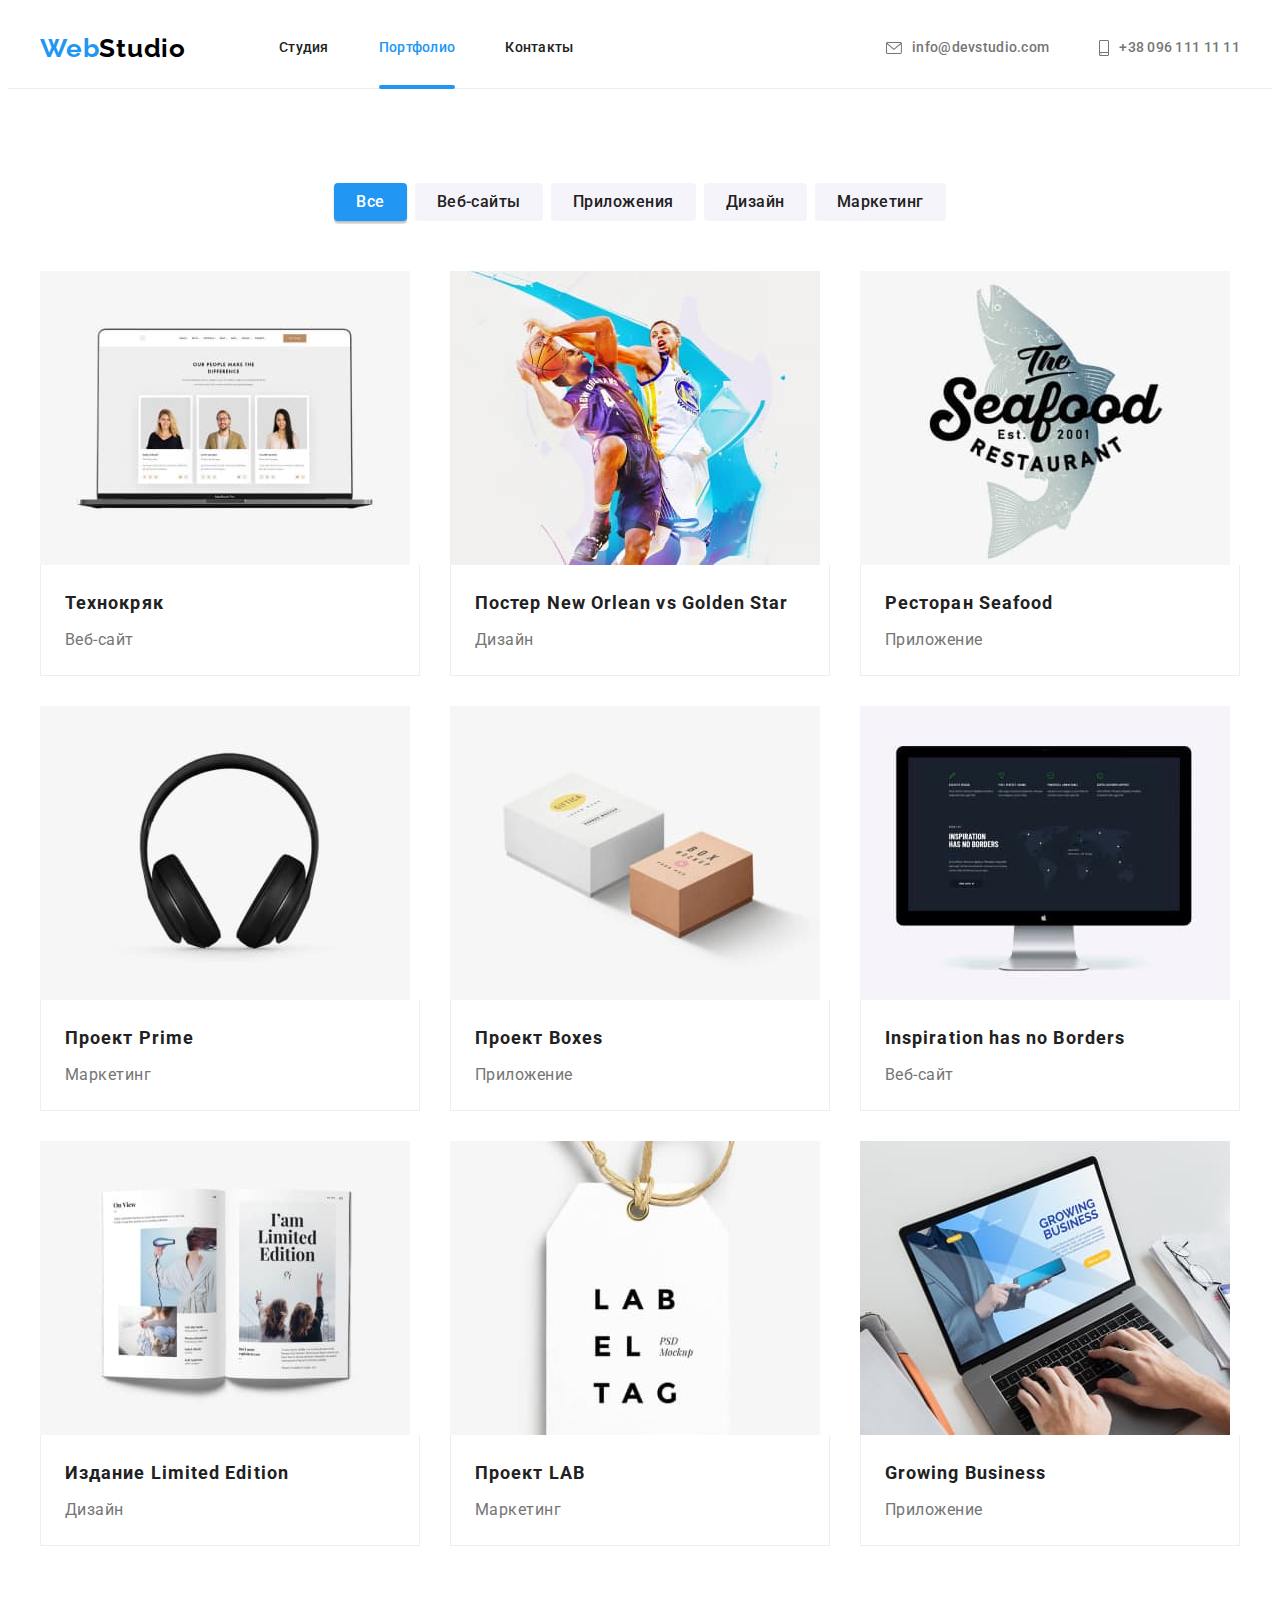
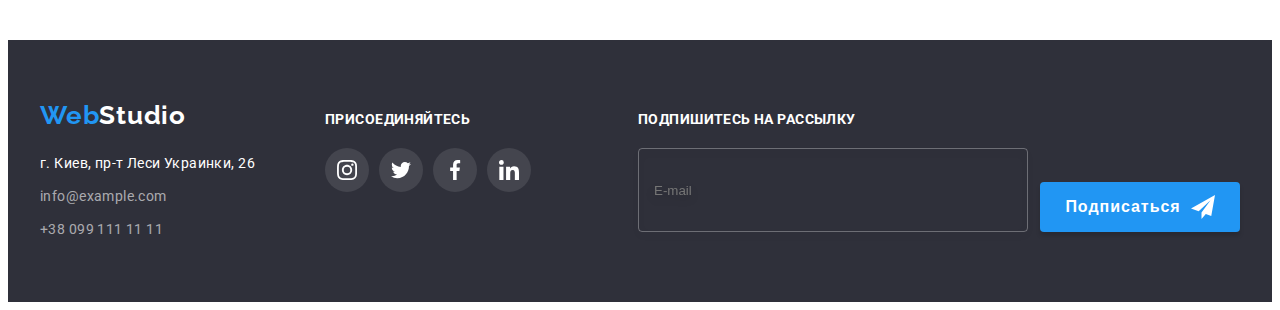
==== portfolio.html @ 22c44c2d "Initial commit" ====
<!DOCTYPE html>
<html lang="ru">
  <head>
    <meta charset="UTF-8" />
    <meta http-equiv="X-UA-Compatible" content="IE=edge" />
    <meta name="viewport" content="width=device-width, initial-scale=1.0" />
    <title>Портфолио</title>
    <link rel="preconnect" href="https://fonts.googleapis.com" />
    <link rel="preconnect" href="https://fonts.gstatic.com" crossorigin />
    <link
      href="https://fonts.googleapis.com/css2?family=Raleway:wght@700&family=Roboto:wght@400;500;700;900&display=swap"
      rel="stylesheet"
    />
    <link
      rel="stylesheet"
      href="https://cdnjs.cloudflare.com/ajax/libs/modern-normalize/1.1.0/modern-normalize.min.css"
      integrity="sha512-wpPYUAdjBVSE4KJnH1VR1HeZfpl1ub8YT/NKx4PuQ5NmX2tKuGu6U/JRp5y+Y8XG2tV+wKQpNHVUX03MfMFn9Q=="
      crossorigin="anonymous"
      referrerpolicy="no-referrer"
    />
    <link rel="stylesheet" href="./css/styles.css" />
  </head>
  <body class="page">
    <header class="header">
      <div class="container header-cotainer">
        <a class="header-logo link" href="./"><span class="logo-prefix">Web</span>Studio</a>
        <nav>
          <ul class="site-nav list">
            <li class="site-nav-item"><a href="./" class="link">Студия</a></li>
            <li class="site-nav-item">
              <a href="./portfolio.html" class="current link">Портфолио</a>
            </li>
            <li class="site-nav-item"><a href="" class="link">Контакты</a></li>
          </ul>
        </nav>
        <ul class="header-contacts list">
          <li class="header-contacts-item">
            <a href="mailto:info@devstudio.com" class="header-contacts-link link">
              <svg width="16" height="12" class="header-contacts-icon">
                <use href="./images/icons.svg#icon-envelope"></use>
              </svg>
              info@devstudio.com
            </a>
          </li>
          <li class="header-contacts-item">
            <a href="tel:+380961111111" class="header-contacts-link link">
              <svg width="10" height="16" class="header-contacts-icon">
                <use href="./images/icons.svg#icon-smartphone"></use>
              </svg>
              +38 096 111 11 11
            </a>
          </li>
        </ul>
      </div>
    </header>
    <main>
      <section class="section portfolio">
        <div class="container portfolio">
          <h1 class="visually-hidden">Портфолио</h1>
          <ul class="portfolio-filter-button list">
            <li class="filter-item">
              <button type="button" class="filter-button current">Все</button>
            </li>
            <li class="filter-item">
              <button type="button" class="filter-button">Веб-сайты</button>
            </li>
            <li class="filter-item">
              <button type="button" class="filter-button">Приложения</button>
            </li>
            <li class="filter-item">
              <button type="button" class="filter-button">Дизайн</button>
            </li>
            <li class="filter-item">
              <button type="button" class="filter-button">Маркетинг</button>
            </li>
          </ul>
          <ul class="portfolio-list card-set list">
            <li class="portfolio-item card-set-item">
              <a class="portfolio-item-link link" href="#">
                <div class="portfolio-item-link-group">
                  <img
                    src="./images/portfolio/tehnokryak.jpg"
                    alt="Сайт технокряк"
                    width="370"
                    height="294"
                  />
                  <p class="portfolio-item-link-overlay">
                    Ресурс предлагает комплексные предложения с разным уровнем функционала и
                    сервисов. Все это позволит посетителю получить исчерпывающие сведения о компании
                    или частном лице.
                  </p>
                </div>
                <div class="portfolio-wrapper">
                  <h2 class="portfolio-item-title">Технокряк</h2>
                  <p class="portfolio-item-group">Веб-сайт</p>
                </div>
              </a>
            </li>
            <li class="portfolio-item card-set-item">
              <a class="portfolio-item-link link" href="#">
                <div class="portfolio-item-link-group">
                  <img
                    src="./images/portfolio/poster-new-orlean.jpg"
                    alt="Постер New Orlean"
                    width="370"
                    height="294"
                  />
                  <p class="portfolio-item-link-overlay">
                    Ресурс предлагает комплексные предложения с разным уровнем функционала и
                    сервисов. Все это позволит посетителю получить исчерпывающие сведения о компании
                    или частном лице.
                  </p>
                </div>
                <div class="portfolio-wrapper">
                  <h2 class="portfolio-item-title">Постер New Orlean vs Golden Star</h2>
                  <p class="portfolio-item-group">Дизайн</p>
                </div>
              </a>
            </li>
            <li class="portfolio-item card-set-item">
              <a class="portfolio-item-link link" href="#">
                <div class="portfolio-item-link-group">
                  <img
                    src="./images/portfolio/restraunt-seafood.jpg"
                    alt="Ресторан Seafood"
                    width="370"
                    height="294"
                  />
                  <p class="portfolio-item-link-overlay">
                    Ресурс предлагает комплексные предложения с разным уровнем функционала и
                    сервисов. Все это позволит посетителю получить исчерпывающие сведения о компании
                    или частном лице.
                  </p>
                </div>
                <div class="portfolio-wrapper">
                  <h2 class="portfolio-item-title">Ресторан Seafood</h2>
                  <p class="portfolio-item-group">Приложение</p>
                </div>
              </a>
            </li>
            <li class="portfolio-item card-set-item">
              <a class="portfolio-item-link link" href="#">
                <div class="portfolio-item-link-group">
                  <img
                    src="./images/portfolio/project-prime.jpg"
                    alt="Проект Prime"
                    width="370"
                    height="294"
                  />
                  <p class="portfolio-item-link-overlay">
                    Ресурс предлагает комплексные предложения с разным уровнем функционала и
                    сервисов. Все это позволит посетителю получить исчерпывающие сведения о компании
                    или частном лице.
                  </p>
                </div>
                <div class="portfolio-wrapper">
                  <h2 class="portfolio-item-title">Проект Prime</h2>
                  <p class="portfolio-item-group">Маркетинг</p>
                </div>
              </a>
            </li>
            <li class="portfolio-item card-set-item">
              <a class="portfolio-item-link link" href="#">
                <div class="portfolio-item-link-group">
                  <img
                    src="./images/portfolio/project-boxes.jpg"
                    alt="Проект Boxes"
                    width="370"
                    height="294"
                  />
                  <p class="portfolio-item-link-overlay">
                    Ресурс предлагает комплексные предложения с разным уровнем функционала и
                    сервисов. Все это позволит посетителю получить исчерпывающие сведения о компании
                    или частном лице.
                  </p>
                </div>
                <div class="portfolio-wrapper">
                  <h2 class="portfolio-item-title">Проект Boxes</h2>
                  <p class="portfolio-item-group">Приложение</p>
                </div>
              </a>
            </li>
            <li class="portfolio-item card-set-item">
              <a class="portfolio-item-link link" href="#">
                <div class="portfolio-item-link-group">
                  <img
                    src="./images/portfolio/inspiration-has-borders.jpg"
                    alt="Inspiration has no Borders"
                    width="370"
                    height="294"
                  />
                  <p class="portfolio-item-link-overlay">
                    Ресурс предлагает комплексные предложения с разным уровнем функционала и
                    сервисов. Все это позволит посетителю получить исчерпывающие сведения о компании
                    или частном лице.
                  </p>
                </div>
                <div class="portfolio-wrapper">
                  <h2 class="portfolio-item-title">Inspiration has no Borders</h2>
                  <p class="portfolio-item-group">Веб-сайт</p>
                </div>
              </a>
            </li>
            <li class="portfolio-item card-set-item">
              <a class="portfolio-item-link link" href="#">
                <div class="portfolio-item-link-group">
                  <img
                    src="./images/portfolio/limited-edition.jpg"
                    alt="Издание Limited Edition"
                    width="370"
                    height="294"
                  />
                  <p class="portfolio-item-link-overlay">
                    Ресурс предлагает комплексные предложения с разным уровнем функционала и
                    сервисов. Все это позволит посетителю получить исчерпывающие сведения о компании
                    или частном лице.
                  </p>
                </div>
                <div class="portfolio-wrapper">
                  <h2 class="portfolio-item-title">Издание Limited Edition</h2>
                  <p class="portfolio-item-group">Дизайн</p>
                </div>
              </a>
            </li>
            <li class="portfolio-item card-set-item">
              <a class="portfolio-item-link link" href="#">
                <div class="portfolio-item-link-group">
                  <img
                    src="./images/portfolio/project-lab.jpg"
                    alt="Проект LAB"
                    width="370"
                    height="294"
                  />
                  <p class="portfolio-item-link-overlay">
                    Ресурс предлагает комплексные предложения с разным уровнем функционала и
                    сервисов. Все это позволит посетителю получить исчерпывающие сведения о компании
                    или частном лице.
                  </p>
                </div>
                <div class="portfolio-wrapper">
                  <h2 class="portfolio-item-title">Проект LAB</h2>
                  <p class="portfolio-item-group">Маркетинг</p>
                </div>
              </a>
            </li>
            <li class="portfolio-item card-set-item">
              <a class="portfolio-item-link link" href="#">
                <div class="portfolio-item-link-group">
                  <img
                    src="./images/portfolio/growing-business.jpg"
                    alt="Growing Business"
                    width="370"
                  />
                  <p class="portfolio-item-link-overlay">
                    Ресурс предлагает комплексные предложения с разным уровнем функционала и
                    сервисов. Все это позволит посетителю получить исчерпывающие сведения о компании
                    или частном лице.
                  </p>
                </div>
                <div class="portfolio-wrapper">
                  <h2 class="portfolio-item-title">Growing Business</h2>
                  <p class="portfolio-item-group">Приложение</p>
                </div>
              </a>
            </li>
          </ul>
        </div>
      </section>
    </main>
    <footer>
      <div class="container">
        <div class="footer">
          <div class="footer-left">
            <a href="./" class="footer-logo link"><span class="logo-prefix">Web</span>Studio</a>
            <address class="footer-addr">
              <ul class="footer-contacts list">
                <li class="footer-contacts-item adress">г. Киев, пр-т Леси Украинки, 26</li>
                <li class="footer-contacts-item">
                  <a href="mailto:info@example.com" class="footer-contacts link"
                    >info@example.com</a
                  >
                </li>
                <li class="footer-contacts-item">
                  <a href="tel:+380991111111" class="footer-contacts link">+38 099 111 11 11</a>
                </li>
              </ul>
            </address>
          </div>
          <div class="footer-socials">
            <h2 class="footer-socials-header">присоединяйтесь</h2>
            <ul class="footer-soc-set card-set list">
              <li class="card-set-item">
                <a href="#" class="footer-soc-link">
                  <svg class="footer-soc-icon">
                    <use href="./images/icons.svg#icon-insta"></use>
                  </svg>
                </a>
              </li>
              <li class="card-set-item">
                <a href="#" class="footer-soc-link">
                  <svg class="footer-soc-icon">
                    <use href="./images/icons.svg#icon-twttr"></use>
                  </svg>
                </a>
              </li>
              <li class="card-set-item">
                <a href="#" class="footer-soc-link">
                  <svg class="footer-soc-icon">
                    <use href="./images/icons.svg#icon-fb"></use>
                  </svg>
                </a>
              </li>
              <li class="card-set-item">
                <a href="#" class="footer-soc-link">
                  <svg class="footer-soc-icon">
                    <use href="./images/icons.svg#icon-linkedin"></use>
                  </svg>
                </a>
              </li>
            </ul>
          </div>
          <div class="footer-email-input">
            <h2 class="footer-socials-header">Подпишитесь на рассылку</h2>
            <form class="footer-form" action="footer-form">
              <input
                class="footer-email-input-field"
                type="email"
                name="email"
                placeholder="E-mail"
              />
              <div class="footer-form-btn">
                <button type="submit" class="footer-sign-btn">
                  Подписаться
                  <svg width="24" height="24" class="footer-btn-icon-send">
                    <use href="./images/icons.svg#icon-send"></use>
                  </svg>
                </button>
              </div>
            </form>
          </div>
        </div>
      </div>
    </footer>
  </body>
</html>
---- css/styles.css ----
:root {
  --first-text-color: #757575;
  --second-text-color: #212121;
  --footer-hero-background: #2f303a;
  --accent-color: #2196f3;
  --white-color: #ffffff;
  --icon-fill-color: #afb1b8;

  /* card set */
  --item: 3;
  --indent: 30px;

  /* effects */
  --anim: 250ms ease-in;
  --cubic-bezier: cubic-bezier(0.4, 0, 0.2, 1);
}

/* card set flex grid start*/

.card-set {
  display: flex;
  flex-wrap: wrap;

  margin: calc(-1 * var(--indent) / 2);
}

.card-set-item {
  flex-basis: calc((100% - var(--indent) * var(--item)) / var(--item));

  margin: calc(var(--indent) / 2);
}

/* end card set flex grid */

h1,
h2,
h3,
h4,
h5,
h6,
p,
ul {
  margin-top: 0;
  margin-bottom: 0;
}

p:last-child {
  margin-bottom: 0;
}

img {
  display: block;
}

.container {
  width: 1200px;
  padding-left: 15px;
  padding-right: 15px;
  margin-left: auto;
  margin-right: auto;
  /* outline: 2px solid seagreen; */
}

.page {
  font-family: Roboto, sans-serif;
  background-color: var(--white-color);
}

.list {
  list-style: none;
  padding: 0;
}

.link {
  text-decoration: none;
  color: currentColor;
}

.section {
  padding-top: 94px;
  padding-bottom: 94px;
}

.section-title {
  margin-bottom: 50px;
  color: var(--second-text-color);
  text-align: center;
  font-weight: 700;
  font-size: 36px;
  line-height: 1.17;
  letter-spacing: 0.03em;
}

.visually-hidden {
  position: absolute;
  white-space: nowrap;
  width: 1px;
  height: 1px;
  overflow: hidden;
  border: 0;
  padding: 0;
  clip: rect(0 0 0 0);
  clip-path: inset(50%);
  margin: -1px;
}

/*----------------------HEADER STYLE----------------------*/

.header-cotainer {
  display: flex;
  align-items: center;
}

.header {
  border-bottom: 1px solid #ececec;
}

.header-logo {
  font-family: 'Raleway';
  font-weight: 700;
  font-size: 26px;
  line-height: 1.19;
  letter-spacing: 0.03em;
  color: #000000;
  margin-right: 93px;
}

span.logo-prefix {
  color: var(--accent-color);
}

.site-nav {
  display: flex;
}

.site-nav .link {
  font-family: 'Roboto';
  font-weight: 500;
  font-size: 14px;
  line-height: 1.14;
  letter-spacing: 0.02em;
  color: var(--second-text-color);
  transition: color 250ms var(--cubic-bezier);
}

.site-nav .link {
  position: relative;
  display: flex;
  padding-top: 32px;
  padding-bottom: 32px;
}

.site-nav .link:hover,
.site-nav .link:focus,
.site-nav .link.current {
  color: var(--accent-color);
}

.site-nav .link.current::after {
  position: absolute;
  bottom: -1px;
  left: 0;

  display: block;
  content: '';
  width: 100%;
  height: 4px;
  background-color: var(--accent-color);
  border-radius: 2px;
}

.site-nav-item:not(:last-child) {
  margin-right: 50px;
}

.header-contacts {
  display: flex;
  margin-left: auto;
}

.header-contacts-item:not(:last-child) {
  margin-right: 50px;
}

.header-contacts-link {
  display: flex;
  justify-content: center;
  color: #757575;
  font-weight: 500;
  font-size: 14px;
  line-height: 1.14;
  letter-spacing: 0.02em;
  padding-top: 32px;
  padding-bottom: 32px;
  transition: color 250ms var(--cubic-bezier);
}

.header-contacts a:hover,
.header-contacts a:focus {
  color: var(--accent-color);
}

.header-contacts-icon {
  fill: currentColor;
  margin-right: 10px;
  align-self: center;
}

/*----------------------MAIN----------------------*/

/* HERO SECTION */

.overlay {
  max-width: 1600px;
  height: 600px;
  margin-left: auto;
  margin-right: auto;
  background-image: linear-gradient(rgba(47, 48, 58, 0.4), rgba(47, 48, 58, 0.4)),
    url(../images/hero-bg.jpg);
  background-color: #c4c4c4;
  border: 1px solid #000000;
  box-shadow: 0px 4px 4px rgba(0, 0, 0, 0.25);
  background-repeat: no-repeat;
  background-position: center;
  background-size: cover;
}

.hero {
  padding-top: 200px;
  padding-bottom: 200px;
}

.hero-title {
  width: 696px;
  margin-left: auto;
  margin-right: auto;
  margin-bottom: 30px;
  font-weight: 900;
  font-size: 44px;
  line-height: 1.36;
  text-align: center;
  letter-spacing: 0.06em;
  text-transform: uppercase;
  color: var(--white-color);
  text-shadow: 0px 4px 4px rgba(0, 0, 0, 0.25);
}

.hero-btn {
  display: block;
  padding: 10px 32px;
  margin: auto;
  font-family: inherit;
  color: var(--white-color);
  background-color: var(--accent-color);
  font-weight: 700;
  font-size: 16px;
  line-height: 1.88;
  text-align: center;
  letter-spacing: 0.06em;
  box-shadow: 0px 4px 4px rgba(0, 0, 0, 0.15);
  border-radius: 4px;
  border: none;
  cursor: pointer;
  transition: color 250ms var(--cubic-bezier);
}

.hero-btn:hover,
.hero-btn:focus {
  background-color: #188ce8;
}

/* ASSET SECTION */

.asset {
  padding-bottom: 47px;
}

.asset-list {
  --item: 4;
  margin: -15px;
}

.asset-title {
  margin-top: 30px;
  margin-bottom: 10px;
  font-weight: 700;
  font-size: 14px;
  line-height: 1.14;
  letter-spacing: 0.03em;
  text-transform: uppercase;
}

.asset-box-icon {
  display: flex;
  align-items: center;
  justify-content: center;
  width: 270px;
  height: 120px;
  background: #f5f4fa;
  border-radius: 4px;
}

.asset-text {
  margin-top: 0;
  margin-bottom: 0;
  font-size: 14px;
  line-height: 1.71;
  letter-spacing: 0.03em;
  color: var(--first-text-color);
}

/* WHAT WE DO */

.whatwedo {
  padding-top: 47px;
}

.whatwedo-list {
  padding-bottom: 47px;
  margin: -15px;
}

.what-we-do-item {
  position: relative;
}

.label {
  position: absolute;
  display: flex;
  align-items: center;
  justify-content: center;
  bottom: 0;
  left: 0;
  background-color: rgba(47, 48, 58, 0.8);
  height: 70px;
  width: 100%;
}

.what-we-do-text {
  position: absolute;

  font-weight: 700;
  font-size: 14px;
  line-height: 1.14;
  text-align: center;
  letter-spacing: 0.03em;
  text-transform: uppercase;

  color: var(--white-color);
}

/* OUR TEAM */

.our-team {
  background-color: #f5f4fa;
}

.our-team-list {
  /* padding-bottom: 94px; */
  --item: 4;
}

.our-team-item {
  background: var(--white-color);
  box-shadow: 0px 1px 3px rgba(0, 0, 0, 0.12), 0px 1px 1px rgba(0, 0, 0, 0.14),
    0px 2px 1px rgba(0, 0, 0, 0.2);
  border-radius: 0px 0px 4px 4px;
}

.our-team-wrapper {
  padding: 30px 0;
}

.our-team-name {
  /* margin-top: 30px; */
  font-weight: 500;
  font-size: 16px;
  line-height: 1.19;
  text-align: center;
  letter-spacing: 0.03em;
  color: var(--second-text-color);
}

.our-team-position {
  margin-top: 10px;
  font-size: 16px;
  line-height: 1.19;
  text-align: center;
  letter-spacing: 0.03em;
  color: var(--first-text-color);
}

.our-team-soc {
  margin-top: 16px;
  --item: 4;
  --indent: 10px;
  padding-left: 32px;
  padding-right: 32px;
}

.our-team-soc-link {
  display: flex;
  align-items: center;
  justify-content: center;
  background-color: rgba(255, 255, 255, 0.1);
  border-radius: 50%;
  width: 44px;
  height: 44px;
  color: var(--icon-fill-color);
  transition: color 250ms var(--cubic-bezier), background-color 250ms var(--cubic-bezier);
}

.our-team-soc-link:hover,
.our-team-soc-link:focus {
  color: var(--white-color);
  background-color: var(--accent-color);
}

.our-team-soc-icon {
  width: 20px;
  height: 20px;
  fill: currentColor;
}

/* PERMANENT CLIENTS */

.perm-clients-list {
  --item: 6;
  --indent: 30px;
  margin-right: -30px;
}

.perm-clients-list:not(:last-child) {
  margin-right: 30px;
}
.perm-clients-link {
  display: flex;
  align-items: center;
  justify-content: center;
  height: 92px;
  width: 170px;
  color: var(--icon-fill-color);
  border: 1px solid var(--icon-fill-color);
  border-radius: 4px;
  color: var(--icon-fill-color);
  transition: color 250ms var(--cubic-bezier), border 250ms var(--cubic-bezier);
}

.perm-clients-link:hover,
.perm-clients-link:focus {
  color: var(--accent-color);
  border: 1px solid var(--accent-color);
}

.perm-clients-icon {
  fill: currentColor;
}

/* PORTFOLIO */

.portfolio-filter-button {
  display: flex;
  justify-content: center;
  margin-bottom: 50px;
}

.filter-button {
  padding: 6px 22px;
  font-family: inherit;
  border-radius: 4px;
  font-weight: 500;
  font-size: 16px;
  line-height: 1.62;
  text-align: center;
  letter-spacing: 0.03em;
  color: var(--second-text-color);
  border: none;
  cursor: pointer;
  background-color: #f5f4fa;
  transition: color 250ms var(--cubic-bezier), background-color 250ms var(--cubic-bezier),
    box-shadow 250ms var(--cubic-bezier);
}

.filter-item:not(:last-child) {
  margin-right: 8px;
}

.filter-button:hover,
.filter-button:focus,
.filter-button.current {
  background-color: var(--accent-color);
  color: var(--white-color);
  box-shadow: 0px 3px 1px rgba(0, 0, 0, 0.1), 0px 1px 2px rgba(0, 0, 0, 0.08),
    0px 2px 2px rgba(0, 0, 0, 0.12);
}

.portfolio-item-link {
  transition: color 250ms var(--cubic-bezier), box-shadow 250ms var(--cubic-bezier);
}

.portfolio-item-link:hover,
.portfolio-item-link:focus {
  display: block;
  box-shadow: 0px 1px 1px rgba(0, 0, 0, 0.12), 0px 4px 4px rgba(0, 0, 0, 0.06),
    1px 4px 6px rgba(0, 0, 0, 0.16);
}

.portfolio-item-link-group {
  position: relative;
  overflow: hidden;
}

.portfolio-item-link-overlay {
  position: absolute;
  top: 0;
  left: 0;
  padding: 63px 24px;
  width: 100%;
  height: 100%;

  transform: translateY(100%);
  transition: transform var(--anim);

  font-weight: 400;
  font-size: 18px;
  line-height: 1.56;

  letter-spacing: 0.03em;

  color: var(--white-color);
  background-color: rgba(33, 150, 243, 0.9);
}

.portfolio-item-link:hover .portfolio-item-link-overlay,
.portfolio-item-link:focus .portfolio-item-link-overlay {
  transform: translate(0) 250ms var(--cubic-bezier);
}

.portfolio-wrapper {
  padding: 20px 24px;
  border: 1px solid #eeeeee;
  border-top: none;
}

.portfolio-item-title {
  margin-bottom: 4px;
  font-weight: 700;
  font-size: 18px;
  line-height: 2;
  letter-spacing: 0.06em;
  color: var(--second-text-color);
}

.portfolio-item-group {
  margin-top: 4px;
  font-size: 16px;
  line-height: 1.88;
  letter-spacing: 0.03em;
  color: var(--first-text-color);
}

/*----------------------FOOTER STYLE----------------------*/

footer {
  background-color: var(--footer-hero-background);
  padding-top: 60px;
  padding-bottom: 60px;
}

.footer {
  display: flex;
  align-items: baseline;
}

.footer-logo {
  font-family: 'Raleway';
  color: var(--white-color);
  font-weight: 700;
  font-size: 26px;
  line-height: 1.19;
  letter-spacing: 0.03em;
}

.footer-addr {
  font-style: normal;
}

.footer-contacts .adress {
  margin-top: 20px;
  font-size: 14px;
  line-height: 1.77;
  letter-spacing: 0.03em;
  color: var(--white-color);
}

.footer-contacts {
  font-size: 14px;
  line-height: 1.71;
  letter-spacing: 0.03em;
  color: rgba(255, 255, 255, 0.6);
  transition: color 250ms var(--cubic-bezier);
}

.footer-contacts .link:hover,
.footer-contacts .link:focus {
  color: var(--accent-color);
}

.footer-contacts-item:not(:last-child) {
  margin-bottom: 9px;
}

.footer-socials {
  margin-left: 70px;
}

.footer-socials-header {
  font-weight: 700;
  font-size: 14px;
  line-height: 1.14;
  letter-spacing: 0.03em;
  text-transform: uppercase;

  color: var(--white-color);

  margin-bottom: 20px;
}

.footer-soc-set {
  /* margin-top: 20px; */
  --item: 4;
  --indent: 10px;
}

.footer-soc-link {
  display: flex;
  align-items: center;
  justify-content: center;
  background-color: rgba(255, 255, 255, 0.1);
  border-radius: 50%;
  width: 44px;
  height: 44px;
  color: var(--white-color);
  transition: background-color 250ms var(--cubic-bezier);
}

.footer-soc-link:hover,
.footer-soc-link:focus {
  background-color: var(--accent-color);
}

.footer-soc-icon {
  width: 20px;
  height: 20px;
  fill: currentColor;
}

.footer-email-input {
  display: block;
  margin-left: auto;
}

.footer-form {
  display: flex;
  align-items: center;
  gap: 12px;
}

.footer-email-input-field {
  width: 358px;
  height: 50px;
  border: 1px solid rgba(255, 255, 255, 0.3);
  filter: drop-shadow(0px 4px 4px rgba(0, 0, 0, 0.15));
  border-radius: 4px;
  background-color: transparent;
  padding: 16px 15px;
  color: var(--white-color);
}

.footer-form-btn {
  margin-top: auto;
}

.footer-sign-btn {
  width: 200px;
  height: 50px;
  background: var(--accent-color);
  box-shadow: 0px 4px 4px rgba(0, 0, 0, 0.15);
  border-radius: 4px;
  border: none;
  color: var(--white-color);

  font-weight: 700;
  font-size: 16px;
  line-height: 1.88;
  letter-spacing: 0.06em;

  display: inline-flex;
  align-items: center;
  text-align: center;
  justify-content: center;
  gap: 10px;
}

.footer-sign-btn-text {
  font-weight: 700;
  font-size: 16px;
  line-height: 1.88;

  display: flex;
  align-items: center;
  text-align: center;
  letter-spacing: 0.06em;

  color: #ffffff;
}

.footer-btn-icon-send {
  fill: currentColor;
}

/* modal window */

.backdrop {
  position: fixed;
  top: 0;
  left: 0;

  width: 100vw;
  height: 100vh;

  opacity: 1;

  background-color: rgba(0, 0, 0, 0.2);

  transition: opacity 400ms ease-in-out, visibility 400ms ease-in-out;
}

.backdrop.is-hidden {
  opacity: 0;
  visibility: hidden;
  pointer-events: none;
}

.modal {
  padding: 40px;
  position: absolute;
  top: 50%;
  left: 50%;

  opacity: 1;
  transform: translate(-50%, -50%) scale(1) rotate(0);

  width: 528px;
  height: 581px;
  background-color: var(--white-color);
  box-shadow: 0px 1px 3px rgba(0, 0, 0, 0.12), 0px 1px 1px rgba(0, 0, 0, 0.14),
    0px 2px 1px rgba(0, 0, 0, 0.2);
  border-radius: 4px;

  transition: var(--anim) var(--cubic-bezier);
}

.backdrop.is-hidden .modal {
  opacity: 0;
  transform: translate(-50%, -50%) scale(0.4) rotate(180deg);
}

.modal-btn {
  position: absolute;
  top: 8px;
  right: 8px;

  display: flex;
  align-items: center;
  justify-content: center;
  width: 30px;
  height: 30px;

  background-color: transparent;
  border-radius: 50%;
  border: 1px solid rgba(0, 0, 0, 0.1);
  cursor: pointer;

  transition: ;
}

.modal-btn:hover > .modal-icon {
  fill: var(--accent-color);
}

.modal-header {
  margin-bottom: 12px;
  display: block;
  font-weight: 700;
  font-size: 20px;
  line-height: 1.15;
  text-align: center;
  letter-spacing: 0.03em;

  color: #212121;
}

.form-main {
  width: 448px;
  height: 342px;
}

.form-field {
  position: relative;
}

.form-field:not(:last-child) {
  margin-bottom: 10px;
}

.form-label {
  display: block;
  margin-bottom: 4px;
  font-size: 12px;
  line-height: 1.16;

  letter-spacing: 0.01em;

  color: #757575;
}

.form-input {
  width: 100%;
  height: 40px;
  border: 1px solid rgba(33, 33, 33, 0.2);
  border-radius: 4px;
  padding-left: 42px;
}

.form-input:focus,
.textarea-comment:focus {
  outline: transparent;
  border-color: var(--accent-color);
}

.form-input:focus + .modal-icon-field {
  fill: var(--accent-color);
}

.modal-icon-field {
  position: absolute;
  top: 50%;
  left: 12px;
  border: none;
}

.textarea-comment {
  width: 100%;
  height: 120px;
  border: 1px solid rgba(33, 33, 33, 0.2);
  border-radius: 4px;
  padding: 12px 16px;
  resize: none;

  font-size: 14px;
  line-height: 1.14;
  letter-spacing: 0.01em;

  color: rgba(117, 117, 117, 0.5);
}

.form-checkbox {
  margin-top: 20px;
  display: flex;
  align-items: center;
  justify-content: center;
  align-content: center;
}

.checkbox {
  appearance: none;
  -webkit-appearance: none;
}

.checkbox-icon {
  display: inline-block;
  border: 2px solid var(--second-text-color);
  border-radius: 4px;
  width: 16px;
  height: 15px;
}

.checkbox:checked + .checkbox-icon {
  background-color: #188ce8;
  background-image: url('../images/checkbox-checked.svg');
  background-size: contain;
  background-origin: border-box;
  border-color: transparent;
}

.checkbox-txt {
  display: flex;
  gap: 8px;
  align-items: center;

  font-weight: 400;
  font-size: 14px;
  line-height: 1.71;
  letter-spacing: 0.03em;

  color: #757575;
}

.checkbox-txt a {
  color: var(--accent-color);
}

.form-submit {
  display: flex;
  justify-content: center;
  margin-top: 30px;
}

.form-btn {
  width: 200px;
  height: 50px;

  background: var(--accent-color);
  box-shadow: 0px 4px 4px rgba(0, 0, 0, 0.15);
  border-radius: 4px;
  border: 0;

  font-weight: 700;
  font-size: 16px;
  line-height: 1.88;
  letter-spacing: 0.06em;

  color: var(--white-color);
}
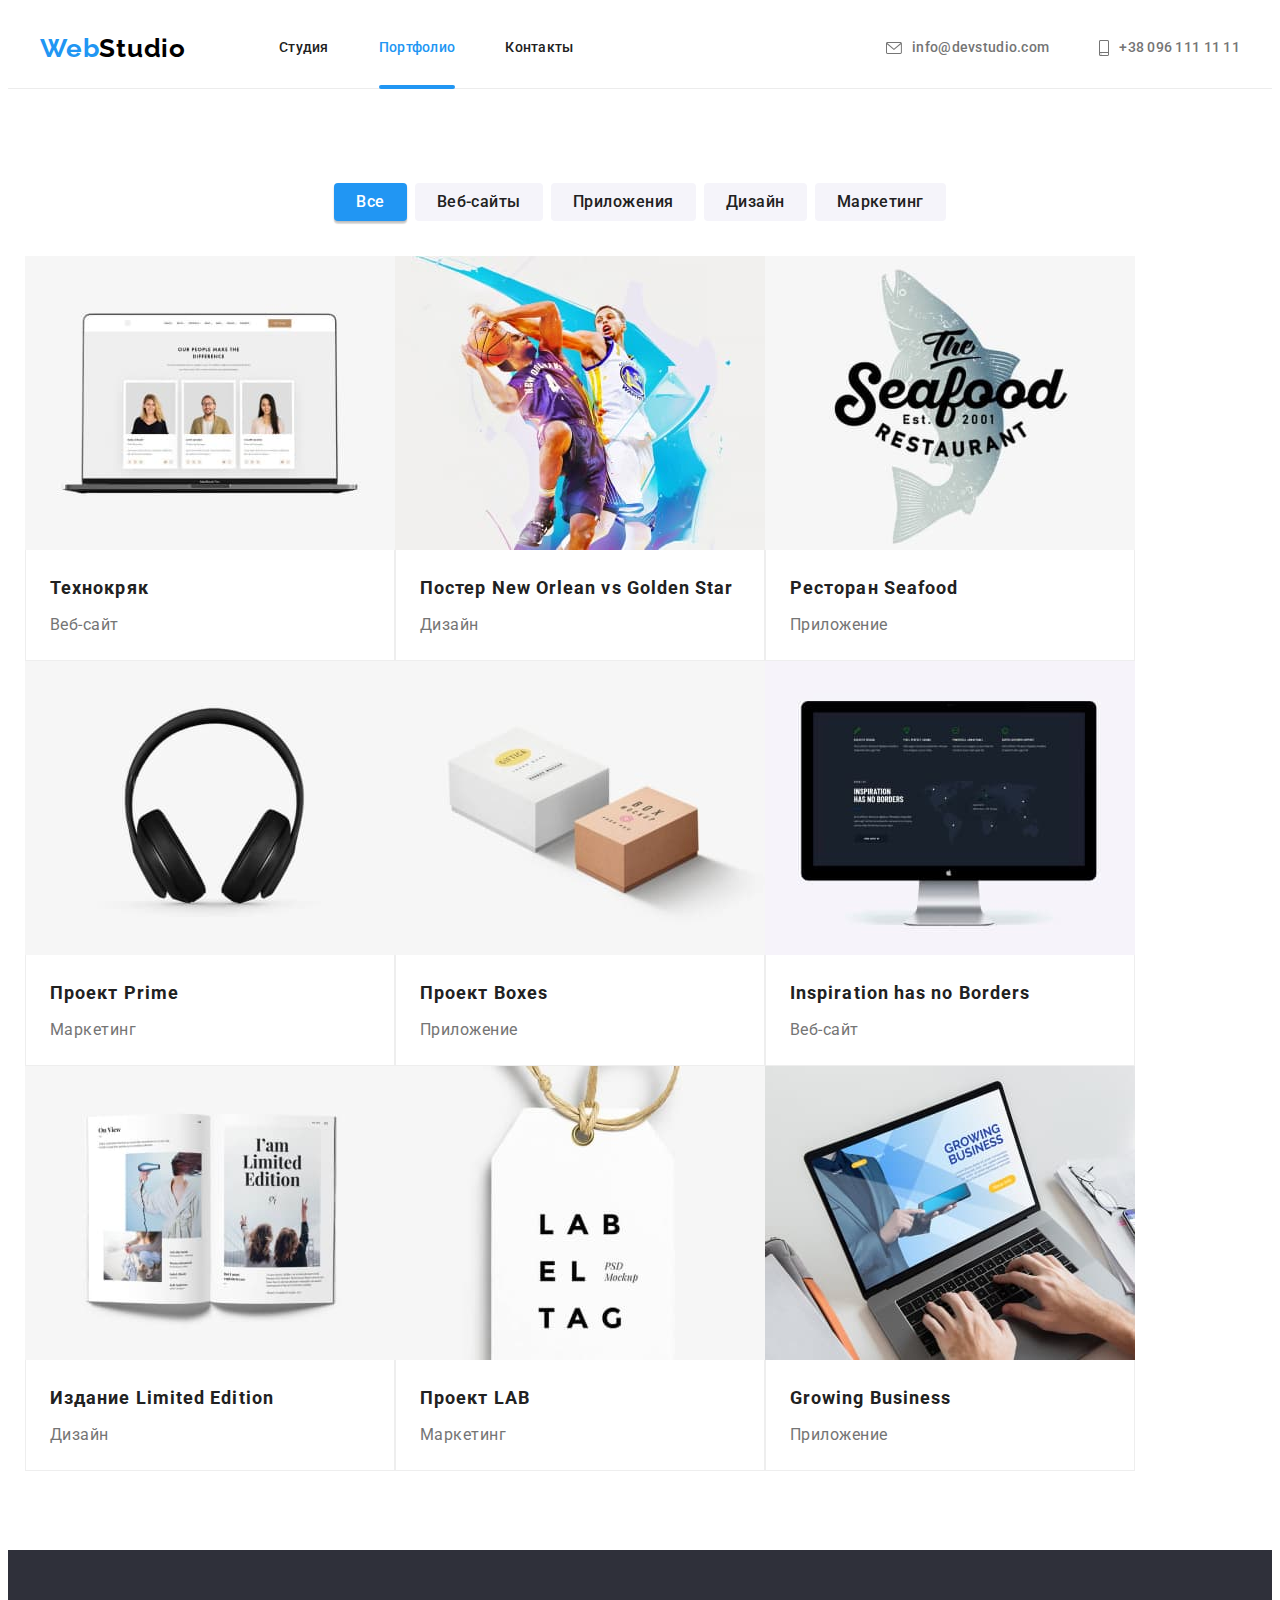
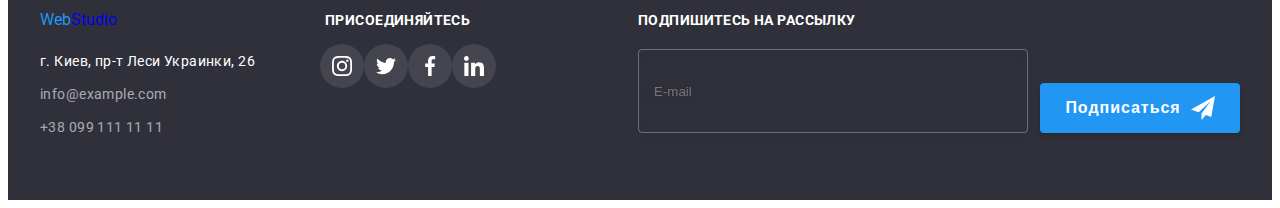
==== commit 90e308ba: "update" ====
--- a/portfolio.html
+++ b/portfolio.html
@@ -18,33 +18,41 @@
       crossorigin="anonymous"
       referrerpolicy="no-referrer"
     />
+    <link rel="stylesheet" href="./css/main.min.css" />
     <link rel="stylesheet" href="./css/styles.css" />
   </head>
   <body class="page">
     <header class="header">
-      <div class="container header-cotainer">
-        <a class="header-logo link" href="./"><span class="logo-prefix">Web</span>Studio</a>
-        <nav>
-          <ul class="site-nav list">
-            <li class="site-nav-item"><a href="./" class="link">Студия</a></li>
-            <li class="site-nav-item">
-              <a href="./portfolio.html" class="current link">Портфолио</a>
-            </li>
-            <li class="site-nav-item"><a href="" class="link">Контакты</a></li>
+      <div class="container header__cotainer">
+        <a class="logo header__logo logo__black link" href="./"
+          ><span class="logo-prefix">Web</span>Studio</a
+        >
+        <nav class="nav">
+          <ul class="nav__list list">
+            <li class="nav__item">
+              <a href="./" class="nav__link link">Студия</a>
+            </li>
+            <li class="nav__item">
+              <a href="./portfolio.html" class="nav__link nav__link--current link">Портфолио</a>
+            </li>
+            <li class="nav__item">
+              <a href="" class="nav__link link">Контакты</a>
+            </li>
           </ul>
         </nav>
-        <ul class="header-contacts list">
-          <li class="header-contacts-item">
-            <a href="mailto:info@devstudio.com" class="header-contacts-link link">
-              <svg width="16" height="12" class="header-contacts-icon">
+
+        <ul class="header__contacts list">
+          <li class="header__contacts-item">
+            <a href="mailto:info@devstudio.com" class="header__contacts-link link">
+              <svg width="16" height="12" class="header__contacts-icon">
                 <use href="./images/icons.svg#icon-envelope"></use>
               </svg>
               info@devstudio.com
             </a>
           </li>
-          <li class="header-contacts-item">
-            <a href="tel:+380961111111" class="header-contacts-link link">
-              <svg width="10" height="16" class="header-contacts-icon">
+          <li class="header__contacts-item">
+            <a href="tel:+380961111111" class="header__contacts-link link">
+              <svg width="10" height="16" class="header__contacts-icon">
                 <use href="./images/icons.svg#icon-smartphone"></use>
               </svg>
               +38 096 111 11 11
--- a/css/main.min.css
+++ b/css/main.min.css
@@ -0,0 +1 @@
+:root{--first-text-color: #757575;--second-text-color: #212121;--footer-hero-background: #2f303a;--accent-color: #2196f3;--white-color: #ffffff;--icon-fill-color: #afb1b8;--item: 3;--indent: 30px;--anim: 250ms ease-in;--cubic-bezier: cubic-bezier(0.4, 0, 0.2, 1)}.visually-hidden{position:absolute;white-space:nowrap;width:1px;height:1px;overflow:hidden;border:0;padding:0;clip:rect(0 0 0 0);-webkit-clip-path:inset(50%);clip-path:inset(50%);margin:-1px}.card-set{display:-webkit-box;display:-ms-flexbox;display:flex;-ms-flex-wrap:wrap;flex-wrap:wrap;margin:calc(-1*var(--indent)/2)}.card-set__item{-ms-flex-preferred-size:calc((100% - var(--indent)*var(--item))/var(--item));flex-basis:calc((100% - var(--indent)*var(--item))/var(--item));margin:calc(var(--indent)/2)}h1,h2,h3,h4,h5,h6,p,ul{margin-top:0;margin-bottom:0}p:last-child{margin-bottom:0}img{display:block}.list{list-style:none;padding:0}.link{text-decoration:none}.page{font-family:Roboto,sans-serif;background-color:var(--white-color)}.section{padding-top:94px;padding-bottom:94px}.section-title{margin-bottom:50px;color:var(--second-text-color);text-align:center;font-weight:700;font-size:36px;line-height:1.17;letter-spacing:.03em}.container{width:1200px;padding-left:15px;padding-right:15px;margin-left:auto;margin-right:auto}.logo{font-family:"Raleway";font-weight:700;font-size:26px;line-height:1.19;letter-spacing:.03em}span.logo-prefix{color:var(--accent-color)}.logo__black{color:#000}.logo__white{color:var(--white-color)}.nav__list{display:-webkit-box;display:-ms-flexbox;display:flex}.nav__item{position:relative;display:-webkit-box;display:-ms-flexbox;display:flex;padding-top:32px;padding-bottom:32px}.nav__link{font-weight:500;font-size:14px;line-height:1.14;letter-spacing:.02em;color:var(--second-text-color);-webkit-transition:color 250ms var(--cubic-bezier);transition:color 250ms var(--cubic-bezier)}.nav__link:focus,.nav__link:hover,.nav__link--current{color:var(--accent-color)}.nav__link--current::after{position:absolute;bottom:-1px;left:0;display:block;content:"";width:100%;height:4px;background-color:var(--accent-color);border-radius:2px}.nav__item:not(:last-child){margin-right:50px}.footer-email-input{display:block;margin-left:auto}.footer-form{display:-webkit-box;display:-ms-flexbox;display:flex;-webkit-box-align:center;-ms-flex-align:center;align-items:center;gap:12px}.footer-email-input-field{width:358px;height:50px;border:1px solid rgba(255,255,255,.3);-webkit-filter:drop-shadow(0px 4px 4px rgba(0, 0, 0, 0.15));filter:drop-shadow(0px 4px 4px rgba(0, 0, 0, 0.15));border-radius:4px;background-color:rgba(0,0,0,0);padding:16px 15px;color:var(--white-color)}.footer-form-btn{margin-top:auto}.footer-sign-btn{width:200px;height:50px;background:var(--accent-color);-webkit-box-shadow:0px 4px 4px rgba(0,0,0,.15);box-shadow:0px 4px 4px rgba(0,0,0,.15);border-radius:4px;border:none;color:var(--white-color);font-weight:700;font-size:16px;line-height:1.88;letter-spacing:.06em;display:-webkit-inline-box;display:-ms-inline-flexbox;display:inline-flex;-webkit-box-align:center;-ms-flex-align:center;align-items:center;text-align:center;-webkit-box-pack:center;-ms-flex-pack:center;justify-content:center;gap:10px}.footer-sign-btn-text{font-weight:700;font-size:16px;line-height:1.88;display:-webkit-box;display:-ms-flexbox;display:flex;-webkit-box-align:center;-ms-flex-align:center;align-items:center;text-align:center;letter-spacing:.06em;color:#fff}.footer-btn-icon-send{fill:currentColor}.portfolio-filter-button{display:-webkit-box;display:-ms-flexbox;display:flex;-webkit-box-pack:center;-ms-flex-pack:center;justify-content:center;margin-bottom:50px}.filter-button{padding:6px 22px;font-family:inherit;border-radius:4px;font-weight:500;font-size:16px;line-height:1.62;text-align:center;letter-spacing:.03em;color:var(--second-text-color);border:none;cursor:pointer;background-color:#f5f4fa;-webkit-transition:color 250ms var(--cubic-bezier),background-color 250ms var(--cubic-bezier),-webkit-box-shadow 250ms var(--cubic-bezier);transition:color 250ms var(--cubic-bezier),background-color 250ms var(--cubic-bezier),-webkit-box-shadow 250ms var(--cubic-bezier);transition:color 250ms var(--cubic-bezier),background-color 250ms var(--cubic-bezier),box-shadow 250ms var(--cubic-bezier);transition:color 250ms var(--cubic-bezier),background-color 250ms var(--cubic-bezier),box-shadow 250ms var(--cubic-bezier),-webkit-box-shadow 250ms var(--cubic-bezier)}.filter-item:not(:last-child){margin-right:8px}.filter-button:hover,.filter-button:focus,.filter-button.current{background-color:var(--accent-color);color:var(--white-color);-webkit-box-shadow:0px 3px 1px rgba(0,0,0,.1),0px 1px 2px rgba(0,0,0,.08),0px 2px 2px rgba(0,0,0,.12);box-shadow:0px 3px 1px rgba(0,0,0,.1),0px 1px 2px rgba(0,0,0,.08),0px 2px 2px rgba(0,0,0,.12)}.backdrop{position:fixed;top:0;left:0;width:100vw;height:100vh;opacity:1;background-color:rgba(0,0,0,.2);-webkit-transition:opacity 400ms ease-in-out,visibility 400ms ease-in-out;transition:opacity 400ms ease-in-out,visibility 400ms ease-in-out}.backdrop.is-hidden{opacity:0;visibility:hidden;pointer-events:none}.modal{padding:40px;position:absolute;top:50%;left:50%;opacity:1;-webkit-transform:translate(-50%, -50%) scale(1) rotate(0);transform:translate(-50%, -50%) scale(1) rotate(0);width:528px;height:581px;background-color:var(--white-color);-webkit-box-shadow:0px 1px 3px rgba(0,0,0,.12),0px 1px 1px rgba(0,0,0,.14),0px 2px 1px rgba(0,0,0,.2);box-shadow:0px 1px 3px rgba(0,0,0,.12),0px 1px 1px rgba(0,0,0,.14),0px 2px 1px rgba(0,0,0,.2);border-radius:4px;-webkit-transition:var(--anim) var(--cubic-bezier);transition:var(--anim) var(--cubic-bezier)}.backdrop.is-hidden .modal{opacity:0;-webkit-transform:translate(-50%, -50%) scale(0.4) rotate(180deg);transform:translate(-50%, -50%) scale(0.4) rotate(180deg)}.modal-btn{position:absolute;top:8px;right:8px;display:-webkit-box;display:-ms-flexbox;display:flex;-webkit-box-align:center;-ms-flex-align:center;align-items:center;-webkit-box-pack:center;-ms-flex-pack:center;justify-content:center;width:30px;height:30px;background-color:rgba(0,0,0,0);border-radius:50%;border:1px solid rgba(0,0,0,.1);cursor:pointer}.modal-btn:hover>.modal-icon{fill:var(--accent-color)}.modal-header{margin-bottom:12px;display:block;font-weight:700;font-size:20px;line-height:1.15;text-align:center;letter-spacing:.03em;color:#212121}.form-main{width:448px;height:342px}.form-field{position:relative}.form-field:not(:last-child){margin-bottom:10px}.form-label{display:block;margin-bottom:4px;font-size:12px;line-height:1.16;letter-spacing:.01em;color:#757575}.form-input{width:100%;height:40px;border:1px solid rgba(33,33,33,.2);border-radius:4px;padding-left:42px}.form-input:focus,.textarea-comment:focus{outline:rgba(0,0,0,0);border-color:var(--accent-color)}.form-input:focus+.modal-icon-field{fill:var(--accent-color)}.modal-icon-field{position:absolute;top:50%;left:12px;border:none}.textarea-comment{width:100%;height:120px;border:1px solid rgba(33,33,33,.2);border-radius:4px;padding:12px 16px;resize:none;font-size:14px;line-height:1.14;letter-spacing:.01em;color:rgba(117,117,117,.5)}.form-checkbox{margin-top:20px;display:-webkit-box;display:-ms-flexbox;display:flex;-webkit-box-align:center;-ms-flex-align:center;align-items:center;-webkit-box-pack:center;-ms-flex-pack:center;justify-content:center;-ms-flex-line-pack:center;align-content:center}.checkbox{-moz-appearance:none;appearance:none;-webkit-appearance:none}.checkbox-icon{display:inline-block;border:2px solid var(--second-text-color);border-radius:4px;width:16px;height:15px}.checkbox:checked+.checkbox-icon{background-color:#188ce8;background-image:url("../images/checkbox-checked.svg");background-size:contain;background-origin:border-box;border-color:rgba(0,0,0,0)}.checkbox-txt{display:-webkit-box;display:-ms-flexbox;display:flex;gap:8px;-webkit-box-align:center;-ms-flex-align:center;align-items:center;font-weight:400;font-size:14px;line-height:1.71;letter-spacing:.03em;color:#757575}.checkbox-txt a{color:var(--accent-color)}.form-submit{display:-webkit-box;display:-ms-flexbox;display:flex;-webkit-box-pack:center;-ms-flex-pack:center;justify-content:center;margin-top:30px}.form-btn{width:200px;height:50px;background:var(--accent-color);-webkit-box-shadow:0px 4px 4px rgba(0,0,0,.15);box-shadow:0px 4px 4px rgba(0,0,0,.15);border-radius:4px;border:0;font-weight:700;font-size:16px;line-height:1.88;letter-spacing:.06em;color:var(--white-color)}.header{border-bottom:1px solid #ececec}.header__cotainer{display:-webkit-box;display:-ms-flexbox;display:flex;-webkit-box-align:center;-ms-flex-align:center;align-items:center}.header__logo{margin-right:93px}.header__contacts{display:-webkit-box;display:-ms-flexbox;display:flex;margin-left:auto}.header__contacts-item:not(:last-child){margin-right:50px}.header__contacts-link{display:-webkit-box;display:-ms-flexbox;display:flex;-webkit-box-pack:center;-ms-flex-pack:center;justify-content:center;color:#757575;font-weight:500;font-size:14px;line-height:1.14;letter-spacing:.02em;padding-top:32px;padding-bottom:32px;-webkit-transition:color 250ms var(--cubic-bezier);transition:color 250ms var(--cubic-bezier)}.header__contacts-link:hover,.header__contacts-link:focus{color:var(--accent-color)}.header__contacts-icon{fill:currentColor;margin-right:10px;-ms-flex-item-align:center;align-self:center}.hero{padding-top:200px;padding-bottom:200px;max-width:1600px;height:600px;background-image:-webkit-gradient(linear, left top, left bottom, from(rgba(47, 48, 58, 0.4)), to(rgba(47, 48, 58, 0.4))),url(../images/hero-bg.jpg);background-image:linear-gradient(rgba(47, 48, 58, 0.4), rgba(47, 48, 58, 0.4)),url(../images/hero-bg.jpg);background-color:#c4c4c4;-webkit-box-shadow:0px 4px 4px rgba(0,0,0,.25);box-shadow:0px 4px 4px rgba(0,0,0,.25);background-repeat:no-repeat;background-position:center;background-size:cover}.hero__title{width:696px;margin-left:auto;margin-right:auto;margin-bottom:30px;font-weight:900;font-size:44px;line-height:1.36;text-align:center;letter-spacing:.06em;text-transform:uppercase;color:var(--white-color);text-shadow:0px 4px 4px rgba(0,0,0,.25)}.hero__btn{display:block;padding:10px 32px;margin:auto;font-family:inherit;color:var(--white-color);background-color:var(--accent-color);font-weight:700;font-size:16px;line-height:1.88;text-align:center;letter-spacing:.06em;-webkit-box-shadow:0px 4px 4px rgba(0,0,0,.15);box-shadow:0px 4px 4px rgba(0,0,0,.15);border-radius:4px;border:none;cursor:pointer;-webkit-transition:color 250ms var(--cubic-bezier);transition:color 250ms var(--cubic-bezier)}.hero__btn:hover,.hero__btn:focus{background-color:#188ce8}.asset{padding-top:94px;padding-bottom:94px;padding-bottom:47px}.asset__list{--item: 4;margin:-15px}.asset__title{margin-top:30px;margin-bottom:10px;font-weight:700;font-size:14px;line-height:1.14;letter-spacing:.03em;text-transform:uppercase}.asset__wrapper{display:-webkit-box;display:-ms-flexbox;display:flex;-webkit-box-align:center;-ms-flex-align:center;align-items:center;-webkit-box-pack:center;-ms-flex-pack:center;justify-content:center;width:270px;height:120px;background:#f5f4fa;border-radius:4px}.asset__text{margin-top:0;margin-bottom:0;font-size:14px;line-height:1.71;letter-spacing:.03em;color:var(--first-text-color)}.whatwedo{padding-top:94px;padding-bottom:94px;padding-top:47px}.whatwedo__list{padding-bottom:47px;margin:-15px}.what-we-do-item{position:relative}.label{position:absolute;display:-webkit-box;display:-ms-flexbox;display:flex;-webkit-box-align:center;-ms-flex-align:center;align-items:center;-webkit-box-pack:center;-ms-flex-pack:center;justify-content:center;bottom:0;left:0;background-color:rgba(47,48,58,.8);height:70px;width:100%}.what-we-do-text{position:absolute;font-weight:700;font-size:14px;line-height:1.14;letter-spacing:.03em;color:var(--white-color)}.our-team{padding-top:94px;padding-bottom:94px;background-color:#f5f4fa}.our-team-list{--item: 4}.our-team-item{background:var(--white-color);-webkit-box-shadow:0px 1px 3px rgba(0,0,0,.12),0px 1px 1px rgba(0,0,0,.14),0px 2px 1px rgba(0,0,0,.2);box-shadow:0px 1px 3px rgba(0,0,0,.12),0px 1px 1px rgba(0,0,0,.14),0px 2px 1px rgba(0,0,0,.2);border-radius:0px 0px 4px 4px}.our-team-wrapper{padding:30px 0}.our-team-name{font-weight:500;font-size:16px;line-height:1.19;letter-spacing:.03em;text-align:center;color:var(--second-text-color)}.our-team-position{margin-top:10px;font-size:16px;line-height:1.19;text-align:center;letter-spacing:.03em;color:var(--first-text-color)}.our-team-soc{margin-top:16px;--item: 4;--indent: 10px;padding-left:32px;padding-right:32px}.our-team-soc-link{display:-webkit-box;display:-ms-flexbox;display:flex;-webkit-box-align:center;-ms-flex-align:center;align-items:center;-webkit-box-pack:center;-ms-flex-pack:center;justify-content:center;background-color:rgba(255,255,255,.1);border-radius:50%;width:44px;height:44px;color:var(--icon-fill-color);-webkit-transition:color 250ms var(--cubic-bezier),background-color 250ms var(--cubic-bezier);transition:color 250ms var(--cubic-bezier),background-color 250ms var(--cubic-bezier)}.our-team-soc-link:hover,.our-team-soc-link:focus{color:var(--white-color);background-color:var(--accent-color)}.our-team-soc-icon{width:20px;height:20px;fill:currentColor}.perm-clients{padding-top:94px;padding-bottom:94px}.perm-clients-list{--item: 6;--indent: 30px;margin-right:-30px}.perm-clients-list:not(:last-child){margin-right:30px}.perm-clients-link{display:-webkit-box;display:-ms-flexbox;display:flex;-webkit-box-align:center;-ms-flex-align:center;align-items:center;-webkit-box-pack:center;-ms-flex-pack:center;justify-content:center;height:92px;width:170px;color:var(--icon-fill-color);border:1px solid var(--icon-fill-color);border-radius:4px;color:var(--icon-fill-color);-webkit-transition:color 250ms var(--cubic-bezier),border 250ms var(--cubic-bezier);transition:color 250ms var(--cubic-bezier),border 250ms var(--cubic-bezier)}.perm-clients-link:hover,.perm-clients-link:focus{color:var(--accent-color);border:1px solid var(--accent-color)}.perm-clients-icon{fill:currentColor}footer{background-color:var(--footer-hero-background);padding-top:60px;padding-bottom:60px}.footer{display:-webkit-box;display:-ms-flexbox;display:flex;-webkit-box-align:baseline;-ms-flex-align:baseline;align-items:baseline}.footer-addr{font-style:normal}.footer-contacts .adress{margin-top:20px;font-size:14px;line-height:1.77;letter-spacing:.03em;color:var(--white-color)}.footer-contacts{font-size:14px;line-height:1.71;letter-spacing:.03em;color:rgba(255,255,255,.6);-webkit-transition:color 250ms var(--cubic-bezier);transition:color 250ms var(--cubic-bezier)}.footer-contacts .link:hover,.footer-contacts .link:focus{color:var(--accent-color)}.footer-contacts-item:not(:last-child){margin-bottom:9px}.footer-socials{margin-left:70px}.footer-socials-header{font-weight:700;font-size:14px;line-height:1.14;letter-spacing:.03em;text-transform:uppercase;color:var(--white-color);margin-bottom:20px}.footer-soc-set{--item: 4;--indent: 10px}.footer-soc-link{display:-webkit-box;display:-ms-flexbox;display:flex;-webkit-box-align:center;-ms-flex-align:center;align-items:center;-webkit-box-pack:center;-ms-flex-pack:center;justify-content:center;background-color:rgba(255,255,255,.1);border-radius:50%;width:44px;height:44px;color:var(--white-color);-webkit-transition:background-color 250ms var(--cubic-bezier);transition:background-color 250ms var(--cubic-bezier)}.footer-soc-link:hover,.footer-soc-link:focus{background-color:var(--accent-color)}.footer-soc-icon{width:20px;height:20px;fill:currentColor}.footer-email-input{display:block;margin-left:auto}.footer-form{display:-webkit-box;display:-ms-flexbox;display:flex;-webkit-box-align:center;-ms-flex-align:center;align-items:center;gap:12px}.footer-email-input-field{width:358px;height:50px;border:1px solid rgba(255,255,255,.3);-webkit-filter:drop-shadow(0px 4px 4px rgba(0, 0, 0, 0.15));filter:drop-shadow(0px 4px 4px rgba(0, 0, 0, 0.15));border-radius:4px;background-color:rgba(0,0,0,0);padding:16px 15px;color:var(--white-color)}.footer-form-btn{margin-top:auto}.footer-sign-btn{width:200px;height:50px;background:var(--accent-color);-webkit-box-shadow:0px 4px 4px rgba(0,0,0,.15);box-shadow:0px 4px 4px rgba(0,0,0,.15);border-radius:4px;border:none;color:var(--white-color);font-weight:700;font-size:16px;line-height:1.88;letter-spacing:.06em;display:-webkit-inline-box;display:-ms-inline-flexbox;display:inline-flex;-webkit-box-align:center;-ms-flex-align:center;align-items:center;text-align:center;-webkit-box-pack:center;-ms-flex-pack:center;justify-content:center;gap:10px}.footer-sign-btn-text{font-weight:700;font-size:16px;line-height:1.88;display:-webkit-box;display:-ms-flexbox;display:flex;-webkit-box-align:center;-ms-flex-align:center;align-items:center;text-align:center;letter-spacing:.06em;color:#fff}.footer-btn-icon-send{fill:currentColor}.portfolio-item-link{-webkit-transition:color 250ms var(--cubic-bezier),-webkit-box-shadow 250ms var(--cubic-bezier);transition:color 250ms var(--cubic-bezier),-webkit-box-shadow 250ms var(--cubic-bezier);transition:color 250ms var(--cubic-bezier),box-shadow 250ms var(--cubic-bezier);transition:color 250ms var(--cubic-bezier),box-shadow 250ms var(--cubic-bezier),-webkit-box-shadow 250ms var(--cubic-bezier)}.portfolio-item-link:hover,.portfolio-item-link:focus{display:block;-webkit-box-shadow:0px 1px 1px rgba(0,0,0,.12),0px 4px 4px rgba(0,0,0,.06),1px 4px 6px rgba(0,0,0,.16);box-shadow:0px 1px 1px rgba(0,0,0,.12),0px 4px 4px rgba(0,0,0,.06),1px 4px 6px rgba(0,0,0,.16)}.portfolio-item-link-group{position:relative;overflow:hidden}.portfolio-item-link-overlay{position:absolute;top:0;left:0;padding:63px 24px;width:100%;height:100%;-webkit-transform:translateY(100%);transform:translateY(100%);-webkit-transition:-webkit-transform var(--anim);transition:-webkit-transform var(--anim);transition:transform var(--anim);transition:transform var(--anim), -webkit-transform var(--anim);font-weight:400;font-size:18px;line-height:1.56;letter-spacing:.03em;color:var(--white-color);background-color:rgba(33,150,243,.9)}.portfolio-item-link:hover .portfolio-item-link-overlay,.portfolio-item-link:focus .portfolio-item-link-overlay{-webkit-transform:translate(0) 250ms var(--cubic-bezier);transform:translate(0) 250ms var(--cubic-bezier)}.portfolio-wrapper{padding:20px 24px;border:1px solid #eee;border-top:none}.portfolio-item-title{margin-bottom:4px;font-weight:700;font-size:18px;line-height:2;letter-spacing:.06em;color:var(--second-text-color)}.portfolio-item-group{margin-top:4px;font-size:16px;line-height:1.88;letter-spacing:.03em;color:var(--first-text-color)}/*# sourceMappingURL=main.min.css.map */--- a/css/styles.css
+++ b/css/styles.css
@@ -1,20 +1,3 @@
-:root {
-  --first-text-color: #757575;
-  --second-text-color: #212121;
-  --footer-hero-background: #2f303a;
-  --accent-color: #2196f3;
-  --white-color: #ffffff;
-  --icon-fill-color: #afb1b8;
-
-  /* card set */
-  --item: 3;
-  --indent: 30px;
-
-  /* effects */
-  --anim: 250ms ease-in;
-  --cubic-bezier: cubic-bezier(0.4, 0, 0.2, 1);
-}
-
 /* card set flex grid start*/
 
 .card-set {
@@ -24,7 +7,7 @@
   margin: calc(-1 * var(--indent) / 2);
 }
 
-.card-set-item {
+.card-set__item {
   flex-basis: calc((100% - var(--indent) * var(--item)) / var(--item));
 
   margin: calc(var(--indent) / 2);
@@ -32,7 +15,7 @@
 
 /* end card set flex grid */
 
-h1,
+/* h1,
 h2,
 h3,
 h4,
@@ -50,23 +33,22 @@
 
 img {
   display: block;
-}
-
-.container {
+} */
+
+/* .container {
   width: 1200px;
   padding-left: 15px;
   padding-right: 15px;
   margin-left: auto;
   margin-right: auto;
-  /* outline: 2px solid seagreen; */
-}
-
-.page {
+} */
+
+/* .page {
   font-family: Roboto, sans-serif;
   background-color: var(--white-color);
-}
-
-.list {
+} */
+
+/* .list {
   list-style: none;
   padding: 0;
 }
@@ -74,14 +56,14 @@
 .link {
   text-decoration: none;
   color: currentColor;
-}
-
-.section {
+} */
+
+/* .section {
   padding-top: 94px;
   padding-bottom: 94px;
-}
-
-.section-title {
+} */
+
+/* .section-title {
   margin-bottom: 50px;
   color: var(--second-text-color);
   text-align: center;
@@ -89,52 +71,48 @@
   font-size: 36px;
   line-height: 1.17;
   letter-spacing: 0.03em;
-}
-
-.visually-hidden {
-  position: absolute;
-  white-space: nowrap;
-  width: 1px;
-  height: 1px;
-  overflow: hidden;
-  border: 0;
-  padding: 0;
-  clip: rect(0 0 0 0);
-  clip-path: inset(50%);
-  margin: -1px;
-}
+} */
 
 /*----------------------HEADER STYLE----------------------*/
 
-.header-cotainer {
-  display: flex;
-  align-items: center;
-}
-
-.header {
+/* .header {
   border-bottom: 1px solid #ececec;
 }
 
-.header-logo {
+.header__cotainer {
+  display: flex;
+  align-items: center;
+} */
+
+/* .logo {
   font-family: 'Raleway';
   font-weight: 700;
   font-size: 26px;
   line-height: 1.19;
   letter-spacing: 0.03em;
   color: #000000;
+} */
+
+/* .header__logo {
   margin-right: 93px;
-}
-
-span.logo-prefix {
+} */
+
+/* span.logo-prefix {
   color: var(--accent-color);
-}
-
-.site-nav {
-  display: flex;
-}
-
-.site-nav .link {
-  font-family: 'Roboto';
+} */
+
+/* .nav__list {
+  display: flex;
+}
+
+.nav__item {
+  position: relative;
+  display: flex;
+  padding-top: 32px;
+  padding-bottom: 32px;
+}
+
+.nav__link {
   font-weight: 500;
   font-size: 14px;
   line-height: 1.14;
@@ -143,20 +121,13 @@
   transition: color 250ms var(--cubic-bezier);
 }
 
-.site-nav .link {
-  position: relative;
-  display: flex;
-  padding-top: 32px;
-  padding-bottom: 32px;
-}
-
-.site-nav .link:hover,
-.site-nav .link:focus,
-.site-nav .link.current {
+.nav__link:focus,
+.nav__link:hover,
+.nav__link--current {
   color: var(--accent-color);
 }
 
-.site-nav .link.current::after {
+.nav__link--current::after {
   position: absolute;
   bottom: -1px;
   left: 0;
@@ -169,20 +140,20 @@
   border-radius: 2px;
 }
 
-.site-nav-item:not(:last-child) {
+.nav__item:not(:last-child) {
   margin-right: 50px;
-}
-
-.header-contacts {
+} */
+
+/* .header__contacts {
   display: flex;
   margin-left: auto;
 }
 
-.header-contacts-item:not(:last-child) {
+.header__contacts-item:not(:last-child) {
   margin-right: 50px;
 }
 
-.header-contacts-link {
+.header__contacts-link {
   display: flex;
   justify-content: center;
   color: #757575;
@@ -195,42 +166,37 @@
   transition: color 250ms var(--cubic-bezier);
 }
 
-.header-contacts a:hover,
-.header-contacts a:focus {
+.header__contacts-link:hover,
+.header__contacts-link:focus {
   color: var(--accent-color);
 }
 
-.header-contacts-icon {
+.header__contacts-icon {
   fill: currentColor;
   margin-right: 10px;
   align-self: center;
-}
+} */
 
 /*----------------------MAIN----------------------*/
 
 /* HERO SECTION */
 
-.overlay {
+/* .hero {
+  padding-top: 200px;
+  padding-bottom: 200px;
   max-width: 1600px;
   height: 600px;
-  margin-left: auto;
-  margin-right: auto;
+
   background-image: linear-gradient(rgba(47, 48, 58, 0.4), rgba(47, 48, 58, 0.4)),
     url(../images/hero-bg.jpg);
   background-color: #c4c4c4;
-  border: 1px solid #000000;
   box-shadow: 0px 4px 4px rgba(0, 0, 0, 0.25);
   background-repeat: no-repeat;
   background-position: center;
   background-size: cover;
 }
 
-.hero {
-  padding-top: 200px;
-  padding-bottom: 200px;
-}
-
-.hero-title {
+.hero__title {
   width: 696px;
   margin-left: auto;
   margin-right: auto;
@@ -245,7 +211,7 @@
   text-shadow: 0px 4px 4px rgba(0, 0, 0, 0.25);
 }
 
-.hero-btn {
+.hero__btn {
   display: block;
   padding: 10px 32px;
   margin: auto;
@@ -264,23 +230,23 @@
   transition: color 250ms var(--cubic-bezier);
 }
 
-.hero-btn:hover,
-.hero-btn:focus {
+.hero__btn:hover,
+.hero__btn:focus {
   background-color: #188ce8;
-}
+} */
 
 /* ASSET SECTION */
 
-.asset {
+/* .asset {
   padding-bottom: 47px;
 }
 
-.asset-list {
+.asset__list {
   --item: 4;
   margin: -15px;
 }
 
-.asset-title {
+.asset__title {
   margin-top: 30px;
   margin-bottom: 10px;
   font-weight: 700;
@@ -290,7 +256,7 @@
   text-transform: uppercase;
 }
 
-.asset-box-icon {
+.asset__wrapper {
   display: flex;
   align-items: center;
   justify-content: center;
@@ -300,22 +266,22 @@
   border-radius: 4px;
 }
 
-.asset-text {
+.asset__text {
   margin-top: 0;
   margin-bottom: 0;
   font-size: 14px;
   line-height: 1.71;
   letter-spacing: 0.03em;
   color: var(--first-text-color);
-}
+} */
 
 /* WHAT WE DO */
 
-.whatwedo {
+/* .whatwedo {
   padding-top: 47px;
 }
 
-.whatwedo-list {
+.whatwedo__list {
   padding-bottom: 47px;
   margin: -15px;
 }
@@ -347,16 +313,15 @@
   text-transform: uppercase;
 
   color: var(--white-color);
-}
+} */
 
 /* OUR TEAM */
 
-.our-team {
+/* .our-team {
   background-color: #f5f4fa;
 }
 
 .our-team-list {
-  /* padding-bottom: 94px; */
   --item: 4;
 }
 
@@ -372,7 +337,6 @@
 }
 
 .our-team-name {
-  /* margin-top: 30px; */
   font-weight: 500;
   font-size: 16px;
   line-height: 1.19;
@@ -420,11 +384,11 @@
   width: 20px;
   height: 20px;
   fill: currentColor;
-}
+} */
 
 /* PERMANENT CLIENTS */
 
-.perm-clients-list {
+/* .perm-clients-list {
   --item: 6;
   --indent: 30px;
   margin-right: -30px;
@@ -454,11 +418,11 @@
 
 .perm-clients-icon {
   fill: currentColor;
-}
+} */
 
 /* PORTFOLIO */
 
-.portfolio-filter-button {
+/* .portfolio-filter-button {
   display: flex;
   justify-content: center;
   margin-bottom: 50px;
@@ -492,9 +456,9 @@
   color: var(--white-color);
   box-shadow: 0px 3px 1px rgba(0, 0, 0, 0.1), 0px 1px 2px rgba(0, 0, 0, 0.08),
     0px 2px 2px rgba(0, 0, 0, 0.12);
-}
-
-.portfolio-item-link {
+} */
+
+/* .portfolio-item-link {
   transition: color 250ms var(--cubic-bezier), box-shadow 250ms var(--cubic-bezier);
 }
 
@@ -557,11 +521,11 @@
   line-height: 1.88;
   letter-spacing: 0.03em;
   color: var(--first-text-color);
-}
+} */
 
 /*----------------------FOOTER STYLE----------------------*/
 
-footer {
+/* footer {
   background-color: var(--footer-hero-background);
   padding-top: 60px;
   padding-bottom: 60px;
@@ -572,15 +536,6 @@
   align-items: baseline;
 }
 
-.footer-logo {
-  font-family: 'Raleway';
-  color: var(--white-color);
-  font-weight: 700;
-  font-size: 26px;
-  line-height: 1.19;
-  letter-spacing: 0.03em;
-}
-
 .footer-addr {
   font-style: normal;
 }
@@ -627,7 +582,6 @@
 }
 
 .footer-soc-set {
-  /* margin-top: 20px; */
   --item: 4;
   --indent: 10px;
 }
@@ -717,11 +671,11 @@
 
 .footer-btn-icon-send {
   fill: currentColor;
-}
+} */
 
 /* modal window */
 
-.backdrop {
+/* .backdrop {
   position: fixed;
   top: 0;
   left: 0;
@@ -781,8 +735,6 @@
   border-radius: 50%;
   border: 1px solid rgba(0, 0, 0, 0.1);
   cursor: pointer;
-
-  transition: ;
 }
 
 .modal-btn:hover > .modal-icon {
@@ -932,4 +884,4 @@
   letter-spacing: 0.06em;
 
   color: var(--white-color);
-}
+} */
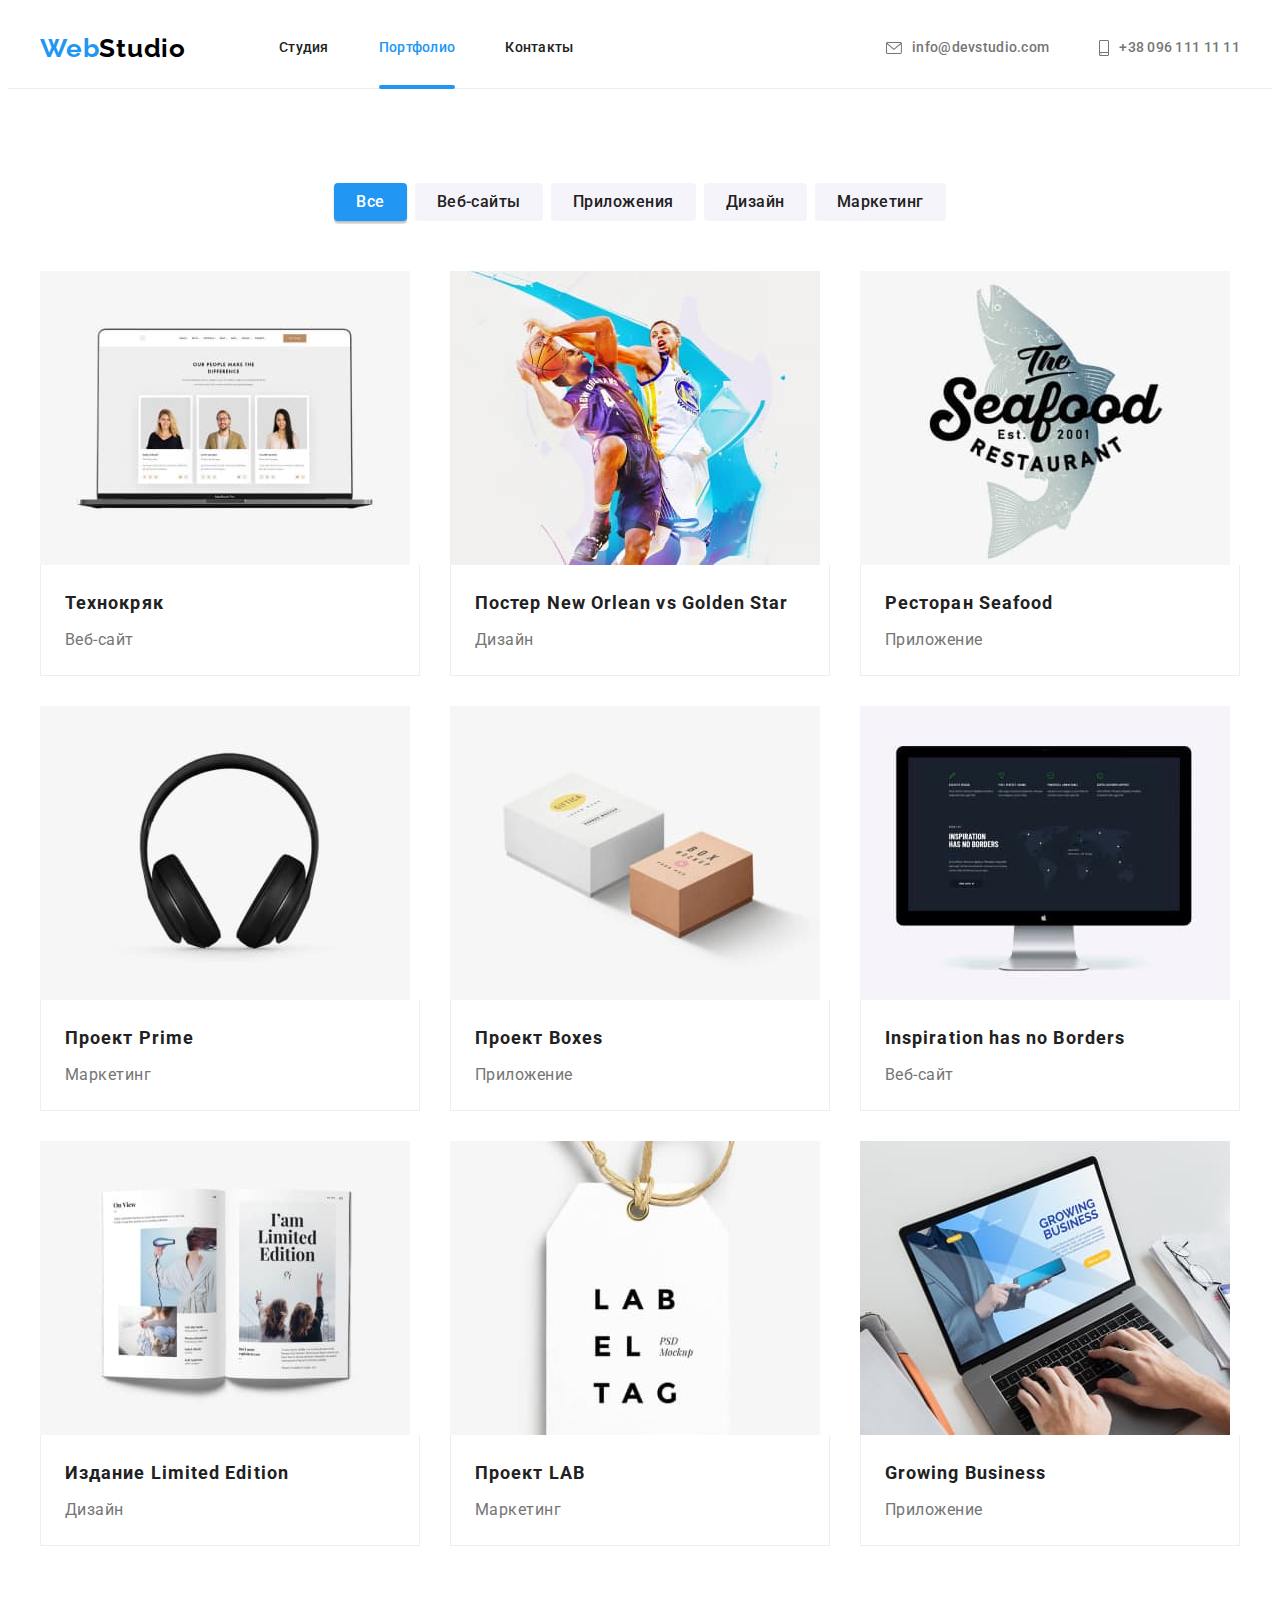
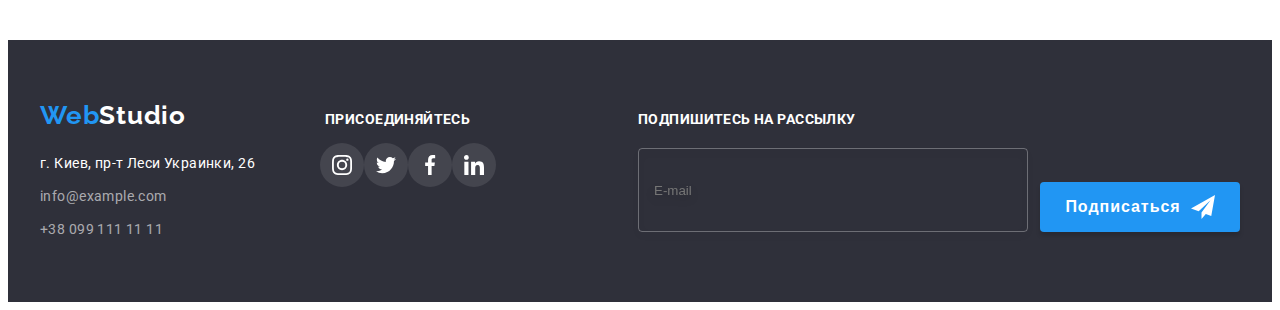
==== commit 8c296123: "update" ====
--- a/portfolio.html
+++ b/portfolio.html
@@ -18,8 +18,8 @@
       crossorigin="anonymous"
       referrerpolicy="no-referrer"
     />
+    <link rel="stylesheet" href="./css/styles.css" />
     <link rel="stylesheet" href="./css/main.min.css" />
-    <link rel="stylesheet" href="./css/styles.css" />
   </head>
   <body class="page">
     <header class="header">
@@ -279,7 +279,9 @@
       <div class="container">
         <div class="footer">
           <div class="footer-left">
-            <a href="./" class="footer-logo link"><span class="logo-prefix">Web</span>Studio</a>
+            <a href="./" class="logo logo__white link"
+              ><span class="logo-prefix">Web</span>Studio</a
+            >
             <address class="footer-addr">
               <ul class="footer-contacts list">
                 <li class="footer-contacts-item adress">г. Киев, пр-т Леси Украинки, 26</li>
@@ -297,28 +299,28 @@
           <div class="footer-socials">
             <h2 class="footer-socials-header">присоединяйтесь</h2>
             <ul class="footer-soc-set card-set list">
-              <li class="card-set-item">
+              <li class="card-set__item">
                 <a href="#" class="footer-soc-link">
                   <svg class="footer-soc-icon">
                     <use href="./images/icons.svg#icon-insta"></use>
                   </svg>
                 </a>
               </li>
-              <li class="card-set-item">
+              <li class="card-set__item">
                 <a href="#" class="footer-soc-link">
                   <svg class="footer-soc-icon">
                     <use href="./images/icons.svg#icon-twttr"></use>
                   </svg>
                 </a>
               </li>
-              <li class="card-set-item">
+              <li class="card-set__item">
                 <a href="#" class="footer-soc-link">
                   <svg class="footer-soc-icon">
                     <use href="./images/icons.svg#icon-fb"></use>
                   </svg>
                 </a>
               </li>
-              <li class="card-set-item">
+              <li class="card-set__item">
                 <a href="#" class="footer-soc-link">
                   <svg class="footer-soc-icon">
                     <use href="./images/icons.svg#icon-linkedin"></use>
--- a/css/styles.css
+++ b/css/styles.css
@@ -1,6 +1,6 @@
 /* card set flex grid start*/
 
-.card-set {
+/* .card-set {
   display: flex;
   flex-wrap: wrap;
 
@@ -11,7 +11,7 @@
   flex-basis: calc((100% - var(--indent) * var(--item)) / var(--item));
 
   margin: calc(var(--indent) / 2);
-}
+} */
 
 /* end card set flex grid */
 
@@ -458,7 +458,7 @@
     0px 2px 2px rgba(0, 0, 0, 0.12);
 } */
 
-/* .portfolio-item-link {
+.portfolio-item-link {
   transition: color 250ms var(--cubic-bezier), box-shadow 250ms var(--cubic-bezier);
 }
 
@@ -521,7 +521,7 @@
   line-height: 1.88;
   letter-spacing: 0.03em;
   color: var(--first-text-color);
-} */
+}
 
 /*----------------------FOOTER STYLE----------------------*/
 
--- a/css/main.min.css
+++ b/css/main.min.css
@@ -1 +1 @@
-:root{--first-text-color: #757575;--second-text-color: #212121;--footer-hero-background: #2f303a;--accent-color: #2196f3;--white-color: #ffffff;--icon-fill-color: #afb1b8;--item: 3;--indent: 30px;--anim: 250ms ease-in;--cubic-bezier: cubic-bezier(0.4, 0, 0.2, 1)}.visually-hidden{position:absolute;white-space:nowrap;width:1px;height:1px;overflow:hidden;border:0;padding:0;clip:rect(0 0 0 0);-webkit-clip-path:inset(50%);clip-path:inset(50%);margin:-1px}.card-set{display:-webkit-box;display:-ms-flexbox;display:flex;-ms-flex-wrap:wrap;flex-wrap:wrap;margin:calc(-1*var(--indent)/2)}.card-set__item{-ms-flex-preferred-size:calc((100% - var(--indent)*var(--item))/var(--item));flex-basis:calc((100% - var(--indent)*var(--item))/var(--item));margin:calc(var(--indent)/2)}h1,h2,h3,h4,h5,h6,p,ul{margin-top:0;margin-bottom:0}p:last-child{margin-bottom:0}img{display:block}.list{list-style:none;padding:0}.link{text-decoration:none}.page{font-family:Roboto,sans-serif;background-color:var(--white-color)}.section{padding-top:94px;padding-bottom:94px}.section-title{margin-bottom:50px;color:var(--second-text-color);text-align:center;font-weight:700;font-size:36px;line-height:1.17;letter-spacing:.03em}.container{width:1200px;padding-left:15px;padding-right:15px;margin-left:auto;margin-right:auto}.logo{font-family:"Raleway";font-weight:700;font-size:26px;line-height:1.19;letter-spacing:.03em}span.logo-prefix{color:var(--accent-color)}.logo__black{color:#000}.logo__white{color:var(--white-color)}.nav__list{display:-webkit-box;display:-ms-flexbox;display:flex}.nav__item{position:relative;display:-webkit-box;display:-ms-flexbox;display:flex;padding-top:32px;padding-bottom:32px}.nav__link{font-weight:500;font-size:14px;line-height:1.14;letter-spacing:.02em;color:var(--second-text-color);-webkit-transition:color 250ms var(--cubic-bezier);transition:color 250ms var(--cubic-bezier)}.nav__link:focus,.nav__link:hover,.nav__link--current{color:var(--accent-color)}.nav__link--current::after{position:absolute;bottom:-1px;left:0;display:block;content:"";width:100%;height:4px;background-color:var(--accent-color);border-radius:2px}.nav__item:not(:last-child){margin-right:50px}.footer-email-input{display:block;margin-left:auto}.footer-form{display:-webkit-box;display:-ms-flexbox;display:flex;-webkit-box-align:center;-ms-flex-align:center;align-items:center;gap:12px}.footer-email-input-field{width:358px;height:50px;border:1px solid rgba(255,255,255,.3);-webkit-filter:drop-shadow(0px 4px 4px rgba(0, 0, 0, 0.15));filter:drop-shadow(0px 4px 4px rgba(0, 0, 0, 0.15));border-radius:4px;background-color:rgba(0,0,0,0);padding:16px 15px;color:var(--white-color)}.footer-form-btn{margin-top:auto}.footer-sign-btn{width:200px;height:50px;background:var(--accent-color);-webkit-box-shadow:0px 4px 4px rgba(0,0,0,.15);box-shadow:0px 4px 4px rgba(0,0,0,.15);border-radius:4px;border:none;color:var(--white-color);font-weight:700;font-size:16px;line-height:1.88;letter-spacing:.06em;display:-webkit-inline-box;display:-ms-inline-flexbox;display:inline-flex;-webkit-box-align:center;-ms-flex-align:center;align-items:center;text-align:center;-webkit-box-pack:center;-ms-flex-pack:center;justify-content:center;gap:10px}.footer-sign-btn-text{font-weight:700;font-size:16px;line-height:1.88;display:-webkit-box;display:-ms-flexbox;display:flex;-webkit-box-align:center;-ms-flex-align:center;align-items:center;text-align:center;letter-spacing:.06em;color:#fff}.footer-btn-icon-send{fill:currentColor}.portfolio-filter-button{display:-webkit-box;display:-ms-flexbox;display:flex;-webkit-box-pack:center;-ms-flex-pack:center;justify-content:center;margin-bottom:50px}.filter-button{padding:6px 22px;font-family:inherit;border-radius:4px;font-weight:500;font-size:16px;line-height:1.62;text-align:center;letter-spacing:.03em;color:var(--second-text-color);border:none;cursor:pointer;background-color:#f5f4fa;-webkit-transition:color 250ms var(--cubic-bezier),background-color 250ms var(--cubic-bezier),-webkit-box-shadow 250ms var(--cubic-bezier);transition:color 250ms var(--cubic-bezier),background-color 250ms var(--cubic-bezier),-webkit-box-shadow 250ms var(--cubic-bezier);transition:color 250ms var(--cubic-bezier),background-color 250ms var(--cubic-bezier),box-shadow 250ms var(--cubic-bezier);transition:color 250ms var(--cubic-bezier),background-color 250ms var(--cubic-bezier),box-shadow 250ms var(--cubic-bezier),-webkit-box-shadow 250ms var(--cubic-bezier)}.filter-item:not(:last-child){margin-right:8px}.filter-button:hover,.filter-button:focus,.filter-button.current{background-color:var(--accent-color);color:var(--white-color);-webkit-box-shadow:0px 3px 1px rgba(0,0,0,.1),0px 1px 2px rgba(0,0,0,.08),0px 2px 2px rgba(0,0,0,.12);box-shadow:0px 3px 1px rgba(0,0,0,.1),0px 1px 2px rgba(0,0,0,.08),0px 2px 2px rgba(0,0,0,.12)}.backdrop{position:fixed;top:0;left:0;width:100vw;height:100vh;opacity:1;background-color:rgba(0,0,0,.2);-webkit-transition:opacity 400ms ease-in-out,visibility 400ms ease-in-out;transition:opacity 400ms ease-in-out,visibility 400ms ease-in-out}.backdrop.is-hidden{opacity:0;visibility:hidden;pointer-events:none}.modal{padding:40px;position:absolute;top:50%;left:50%;opacity:1;-webkit-transform:translate(-50%, -50%) scale(1) rotate(0);transform:translate(-50%, -50%) scale(1) rotate(0);width:528px;height:581px;background-color:var(--white-color);-webkit-box-shadow:0px 1px 3px rgba(0,0,0,.12),0px 1px 1px rgba(0,0,0,.14),0px 2px 1px rgba(0,0,0,.2);box-shadow:0px 1px 3px rgba(0,0,0,.12),0px 1px 1px rgba(0,0,0,.14),0px 2px 1px rgba(0,0,0,.2);border-radius:4px;-webkit-transition:var(--anim) var(--cubic-bezier);transition:var(--anim) var(--cubic-bezier)}.backdrop.is-hidden .modal{opacity:0;-webkit-transform:translate(-50%, -50%) scale(0.4) rotate(180deg);transform:translate(-50%, -50%) scale(0.4) rotate(180deg)}.modal-btn{position:absolute;top:8px;right:8px;display:-webkit-box;display:-ms-flexbox;display:flex;-webkit-box-align:center;-ms-flex-align:center;align-items:center;-webkit-box-pack:center;-ms-flex-pack:center;justify-content:center;width:30px;height:30px;background-color:rgba(0,0,0,0);border-radius:50%;border:1px solid rgba(0,0,0,.1);cursor:pointer}.modal-btn:hover>.modal-icon{fill:var(--accent-color)}.modal-header{margin-bottom:12px;display:block;font-weight:700;font-size:20px;line-height:1.15;text-align:center;letter-spacing:.03em;color:#212121}.form-main{width:448px;height:342px}.form-field{position:relative}.form-field:not(:last-child){margin-bottom:10px}.form-label{display:block;margin-bottom:4px;font-size:12px;line-height:1.16;letter-spacing:.01em;color:#757575}.form-input{width:100%;height:40px;border:1px solid rgba(33,33,33,.2);border-radius:4px;padding-left:42px}.form-input:focus,.textarea-comment:focus{outline:rgba(0,0,0,0);border-color:var(--accent-color)}.form-input:focus+.modal-icon-field{fill:var(--accent-color)}.modal-icon-field{position:absolute;top:50%;left:12px;border:none}.textarea-comment{width:100%;height:120px;border:1px solid rgba(33,33,33,.2);border-radius:4px;padding:12px 16px;resize:none;font-size:14px;line-height:1.14;letter-spacing:.01em;color:rgba(117,117,117,.5)}.form-checkbox{margin-top:20px;display:-webkit-box;display:-ms-flexbox;display:flex;-webkit-box-align:center;-ms-flex-align:center;align-items:center;-webkit-box-pack:center;-ms-flex-pack:center;justify-content:center;-ms-flex-line-pack:center;align-content:center}.checkbox{-moz-appearance:none;appearance:none;-webkit-appearance:none}.checkbox-icon{display:inline-block;border:2px solid var(--second-text-color);border-radius:4px;width:16px;height:15px}.checkbox:checked+.checkbox-icon{background-color:#188ce8;background-image:url("../images/checkbox-checked.svg");background-size:contain;background-origin:border-box;border-color:rgba(0,0,0,0)}.checkbox-txt{display:-webkit-box;display:-ms-flexbox;display:flex;gap:8px;-webkit-box-align:center;-ms-flex-align:center;align-items:center;font-weight:400;font-size:14px;line-height:1.71;letter-spacing:.03em;color:#757575}.checkbox-txt a{color:var(--accent-color)}.form-submit{display:-webkit-box;display:-ms-flexbox;display:flex;-webkit-box-pack:center;-ms-flex-pack:center;justify-content:center;margin-top:30px}.form-btn{width:200px;height:50px;background:var(--accent-color);-webkit-box-shadow:0px 4px 4px rgba(0,0,0,.15);box-shadow:0px 4px 4px rgba(0,0,0,.15);border-radius:4px;border:0;font-weight:700;font-size:16px;line-height:1.88;letter-spacing:.06em;color:var(--white-color)}.header{border-bottom:1px solid #ececec}.header__cotainer{display:-webkit-box;display:-ms-flexbox;display:flex;-webkit-box-align:center;-ms-flex-align:center;align-items:center}.header__logo{margin-right:93px}.header__contacts{display:-webkit-box;display:-ms-flexbox;display:flex;margin-left:auto}.header__contacts-item:not(:last-child){margin-right:50px}.header__contacts-link{display:-webkit-box;display:-ms-flexbox;display:flex;-webkit-box-pack:center;-ms-flex-pack:center;justify-content:center;color:#757575;font-weight:500;font-size:14px;line-height:1.14;letter-spacing:.02em;padding-top:32px;padding-bottom:32px;-webkit-transition:color 250ms var(--cubic-bezier);transition:color 250ms var(--cubic-bezier)}.header__contacts-link:hover,.header__contacts-link:focus{color:var(--accent-color)}.header__contacts-icon{fill:currentColor;margin-right:10px;-ms-flex-item-align:center;align-self:center}.hero{padding-top:200px;padding-bottom:200px;max-width:1600px;height:600px;background-image:-webkit-gradient(linear, left top, left bottom, from(rgba(47, 48, 58, 0.4)), to(rgba(47, 48, 58, 0.4))),url(../images/hero-bg.jpg);background-image:linear-gradient(rgba(47, 48, 58, 0.4), rgba(47, 48, 58, 0.4)),url(../images/hero-bg.jpg);background-color:#c4c4c4;-webkit-box-shadow:0px 4px 4px rgba(0,0,0,.25);box-shadow:0px 4px 4px rgba(0,0,0,.25);background-repeat:no-repeat;background-position:center;background-size:cover}.hero__title{width:696px;margin-left:auto;margin-right:auto;margin-bottom:30px;font-weight:900;font-size:44px;line-height:1.36;text-align:center;letter-spacing:.06em;text-transform:uppercase;color:var(--white-color);text-shadow:0px 4px 4px rgba(0,0,0,.25)}.hero__btn{display:block;padding:10px 32px;margin:auto;font-family:inherit;color:var(--white-color);background-color:var(--accent-color);font-weight:700;font-size:16px;line-height:1.88;text-align:center;letter-spacing:.06em;-webkit-box-shadow:0px 4px 4px rgba(0,0,0,.15);box-shadow:0px 4px 4px rgba(0,0,0,.15);border-radius:4px;border:none;cursor:pointer;-webkit-transition:color 250ms var(--cubic-bezier);transition:color 250ms var(--cubic-bezier)}.hero__btn:hover,.hero__btn:focus{background-color:#188ce8}.asset{padding-top:94px;padding-bottom:94px;padding-bottom:47px}.asset__list{--item: 4;margin:-15px}.asset__title{margin-top:30px;margin-bottom:10px;font-weight:700;font-size:14px;line-height:1.14;letter-spacing:.03em;text-transform:uppercase}.asset__wrapper{display:-webkit-box;display:-ms-flexbox;display:flex;-webkit-box-align:center;-ms-flex-align:center;align-items:center;-webkit-box-pack:center;-ms-flex-pack:center;justify-content:center;width:270px;height:120px;background:#f5f4fa;border-radius:4px}.asset__text{margin-top:0;margin-bottom:0;font-size:14px;line-height:1.71;letter-spacing:.03em;color:var(--first-text-color)}.whatwedo{padding-top:94px;padding-bottom:94px;padding-top:47px}.whatwedo__list{padding-bottom:47px;margin:-15px}.what-we-do-item{position:relative}.label{position:absolute;display:-webkit-box;display:-ms-flexbox;display:flex;-webkit-box-align:center;-ms-flex-align:center;align-items:center;-webkit-box-pack:center;-ms-flex-pack:center;justify-content:center;bottom:0;left:0;background-color:rgba(47,48,58,.8);height:70px;width:100%}.what-we-do-text{position:absolute;font-weight:700;font-size:14px;line-height:1.14;letter-spacing:.03em;color:var(--white-color)}.our-team{padding-top:94px;padding-bottom:94px;background-color:#f5f4fa}.our-team-list{--item: 4}.our-team-item{background:var(--white-color);-webkit-box-shadow:0px 1px 3px rgba(0,0,0,.12),0px 1px 1px rgba(0,0,0,.14),0px 2px 1px rgba(0,0,0,.2);box-shadow:0px 1px 3px rgba(0,0,0,.12),0px 1px 1px rgba(0,0,0,.14),0px 2px 1px rgba(0,0,0,.2);border-radius:0px 0px 4px 4px}.our-team-wrapper{padding:30px 0}.our-team-name{font-weight:500;font-size:16px;line-height:1.19;letter-spacing:.03em;text-align:center;color:var(--second-text-color)}.our-team-position{margin-top:10px;font-size:16px;line-height:1.19;text-align:center;letter-spacing:.03em;color:var(--first-text-color)}.our-team-soc{margin-top:16px;--item: 4;--indent: 10px;padding-left:32px;padding-right:32px}.our-team-soc-link{display:-webkit-box;display:-ms-flexbox;display:flex;-webkit-box-align:center;-ms-flex-align:center;align-items:center;-webkit-box-pack:center;-ms-flex-pack:center;justify-content:center;background-color:rgba(255,255,255,.1);border-radius:50%;width:44px;height:44px;color:var(--icon-fill-color);-webkit-transition:color 250ms var(--cubic-bezier),background-color 250ms var(--cubic-bezier);transition:color 250ms var(--cubic-bezier),background-color 250ms var(--cubic-bezier)}.our-team-soc-link:hover,.our-team-soc-link:focus{color:var(--white-color);background-color:var(--accent-color)}.our-team-soc-icon{width:20px;height:20px;fill:currentColor}.perm-clients{padding-top:94px;padding-bottom:94px}.perm-clients-list{--item: 6;--indent: 30px;margin-right:-30px}.perm-clients-list:not(:last-child){margin-right:30px}.perm-clients-link{display:-webkit-box;display:-ms-flexbox;display:flex;-webkit-box-align:center;-ms-flex-align:center;align-items:center;-webkit-box-pack:center;-ms-flex-pack:center;justify-content:center;height:92px;width:170px;color:var(--icon-fill-color);border:1px solid var(--icon-fill-color);border-radius:4px;color:var(--icon-fill-color);-webkit-transition:color 250ms var(--cubic-bezier),border 250ms var(--cubic-bezier);transition:color 250ms var(--cubic-bezier),border 250ms var(--cubic-bezier)}.perm-clients-link:hover,.perm-clients-link:focus{color:var(--accent-color);border:1px solid var(--accent-color)}.perm-clients-icon{fill:currentColor}footer{background-color:var(--footer-hero-background);padding-top:60px;padding-bottom:60px}.footer{display:-webkit-box;display:-ms-flexbox;display:flex;-webkit-box-align:baseline;-ms-flex-align:baseline;align-items:baseline}.footer-addr{font-style:normal}.footer-contacts .adress{margin-top:20px;font-size:14px;line-height:1.77;letter-spacing:.03em;color:var(--white-color)}.footer-contacts{font-size:14px;line-height:1.71;letter-spacing:.03em;color:rgba(255,255,255,.6);-webkit-transition:color 250ms var(--cubic-bezier);transition:color 250ms var(--cubic-bezier)}.footer-contacts .link:hover,.footer-contacts .link:focus{color:var(--accent-color)}.footer-contacts-item:not(:last-child){margin-bottom:9px}.footer-socials{margin-left:70px}.footer-socials-header{font-weight:700;font-size:14px;line-height:1.14;letter-spacing:.03em;text-transform:uppercase;color:var(--white-color);margin-bottom:20px}.footer-soc-set{--item: 4;--indent: 10px}.footer-soc-link{display:-webkit-box;display:-ms-flexbox;display:flex;-webkit-box-align:center;-ms-flex-align:center;align-items:center;-webkit-box-pack:center;-ms-flex-pack:center;justify-content:center;background-color:rgba(255,255,255,.1);border-radius:50%;width:44px;height:44px;color:var(--white-color);-webkit-transition:background-color 250ms var(--cubic-bezier);transition:background-color 250ms var(--cubic-bezier)}.footer-soc-link:hover,.footer-soc-link:focus{background-color:var(--accent-color)}.footer-soc-icon{width:20px;height:20px;fill:currentColor}.footer-email-input{display:block;margin-left:auto}.footer-form{display:-webkit-box;display:-ms-flexbox;display:flex;-webkit-box-align:center;-ms-flex-align:center;align-items:center;gap:12px}.footer-email-input-field{width:358px;height:50px;border:1px solid rgba(255,255,255,.3);-webkit-filter:drop-shadow(0px 4px 4px rgba(0, 0, 0, 0.15));filter:drop-shadow(0px 4px 4px rgba(0, 0, 0, 0.15));border-radius:4px;background-color:rgba(0,0,0,0);padding:16px 15px;color:var(--white-color)}.footer-form-btn{margin-top:auto}.footer-sign-btn{width:200px;height:50px;background:var(--accent-color);-webkit-box-shadow:0px 4px 4px rgba(0,0,0,.15);box-shadow:0px 4px 4px rgba(0,0,0,.15);border-radius:4px;border:none;color:var(--white-color);font-weight:700;font-size:16px;line-height:1.88;letter-spacing:.06em;display:-webkit-inline-box;display:-ms-inline-flexbox;display:inline-flex;-webkit-box-align:center;-ms-flex-align:center;align-items:center;text-align:center;-webkit-box-pack:center;-ms-flex-pack:center;justify-content:center;gap:10px}.footer-sign-btn-text{font-weight:700;font-size:16px;line-height:1.88;display:-webkit-box;display:-ms-flexbox;display:flex;-webkit-box-align:center;-ms-flex-align:center;align-items:center;text-align:center;letter-spacing:.06em;color:#fff}.footer-btn-icon-send{fill:currentColor}.portfolio-item-link{-webkit-transition:color 250ms var(--cubic-bezier),-webkit-box-shadow 250ms var(--cubic-bezier);transition:color 250ms var(--cubic-bezier),-webkit-box-shadow 250ms var(--cubic-bezier);transition:color 250ms var(--cubic-bezier),box-shadow 250ms var(--cubic-bezier);transition:color 250ms var(--cubic-bezier),box-shadow 250ms var(--cubic-bezier),-webkit-box-shadow 250ms var(--cubic-bezier)}.portfolio-item-link:hover,.portfolio-item-link:focus{display:block;-webkit-box-shadow:0px 1px 1px rgba(0,0,0,.12),0px 4px 4px rgba(0,0,0,.06),1px 4px 6px rgba(0,0,0,.16);box-shadow:0px 1px 1px rgba(0,0,0,.12),0px 4px 4px rgba(0,0,0,.06),1px 4px 6px rgba(0,0,0,.16)}.portfolio-item-link-group{position:relative;overflow:hidden}.portfolio-item-link-overlay{position:absolute;top:0;left:0;padding:63px 24px;width:100%;height:100%;-webkit-transform:translateY(100%);transform:translateY(100%);-webkit-transition:-webkit-transform var(--anim);transition:-webkit-transform var(--anim);transition:transform var(--anim);transition:transform var(--anim), -webkit-transform var(--anim);font-weight:400;font-size:18px;line-height:1.56;letter-spacing:.03em;color:var(--white-color);background-color:rgba(33,150,243,.9)}.portfolio-item-link:hover .portfolio-item-link-overlay,.portfolio-item-link:focus .portfolio-item-link-overlay{-webkit-transform:translate(0) 250ms var(--cubic-bezier);transform:translate(0) 250ms var(--cubic-bezier)}.portfolio-wrapper{padding:20px 24px;border:1px solid #eee;border-top:none}.portfolio-item-title{margin-bottom:4px;font-weight:700;font-size:18px;line-height:2;letter-spacing:.06em;color:var(--second-text-color)}.portfolio-item-group{margin-top:4px;font-size:16px;line-height:1.88;letter-spacing:.03em;color:var(--first-text-color)}/*# sourceMappingURL=main.min.css.map */+:root{--first-text-color: #757575;--second-text-color: #212121;--footer-hero-background: #2f303a;--accent-color: #2196f3;--white-color: #ffffff;--icon-fill-color: #afb1b8;--item: 3;--indent: 30px;--anim: 250ms ease-in;--cubic-bezier: cubic-bezier(0.4, 0, 0.2, 1)}.visually-hidden{position:absolute;white-space:nowrap;width:1px;height:1px;overflow:hidden;border:0;padding:0;clip:rect(0 0 0 0);-webkit-clip-path:inset(50%);clip-path:inset(50%);margin:-1px}.card-set{display:-webkit-box;display:-ms-flexbox;display:flex;-ms-flex-wrap:wrap;flex-wrap:wrap;margin:calc(-1*var(--indent)/2)}.card-set-item{-ms-flex-preferred-size:calc((100% - var(--indent)*var(--item))/var(--item));flex-basis:calc((100% - var(--indent)*var(--item))/var(--item));margin:calc(var(--indent)/2)}h1,h2,h3,h4,h5,h6,p,ul{margin-top:0;margin-bottom:0}p:last-child{margin-bottom:0}img{display:block}.list{list-style:none;padding:0}.link{text-decoration:none}.page{font-family:Roboto,sans-serif;background-color:var(--white-color)}.section{padding-top:94px;padding-bottom:94px}.section-title{margin-bottom:50px;color:var(--second-text-color);text-align:center;font-weight:700;font-size:36px;line-height:1.17;letter-spacing:.03em}.container{width:1200px;padding-left:15px;padding-right:15px;margin-left:auto;margin-right:auto}.logo{font-family:"Raleway";font-weight:700;font-size:26px;line-height:1.19;letter-spacing:.03em}span.logo-prefix{color:var(--accent-color)}.logo__black{color:#000}.logo__white{color:var(--white-color)}.nav__list{display:-webkit-box;display:-ms-flexbox;display:flex}.nav__item{position:relative;display:-webkit-box;display:-ms-flexbox;display:flex;padding-top:32px;padding-bottom:32px}.nav__link{font-weight:500;font-size:14px;line-height:1.14;letter-spacing:.02em;color:var(--second-text-color);-webkit-transition:color 250ms var(--cubic-bezier);transition:color 250ms var(--cubic-bezier)}.nav__link:focus,.nav__link:hover,.nav__link--current{color:var(--accent-color)}.nav__link--current::after{position:absolute;bottom:-1px;left:0;display:block;content:"";width:100%;height:4px;background-color:var(--accent-color);border-radius:2px}.nav__item:not(:last-child){margin-right:50px}.footer-email-input{display:block;margin-left:auto}.footer-form{display:-webkit-box;display:-ms-flexbox;display:flex;-webkit-box-align:center;-ms-flex-align:center;align-items:center;gap:12px}.footer-email-input-field{width:358px;height:50px;border:1px solid rgba(255,255,255,.3);-webkit-filter:drop-shadow(0px 4px 4px rgba(0, 0, 0, 0.15));filter:drop-shadow(0px 4px 4px rgba(0, 0, 0, 0.15));border-radius:4px;background-color:rgba(0,0,0,0);padding:16px 15px;color:var(--white-color)}.footer-form-btn{margin-top:auto}.footer-sign-btn{width:200px;height:50px;background:var(--accent-color);-webkit-box-shadow:0px 4px 4px rgba(0,0,0,.15);box-shadow:0px 4px 4px rgba(0,0,0,.15);border-radius:4px;border:none;color:var(--white-color);font-weight:700;font-size:16px;line-height:1.88;letter-spacing:.06em;display:-webkit-inline-box;display:-ms-inline-flexbox;display:inline-flex;-webkit-box-align:center;-ms-flex-align:center;align-items:center;text-align:center;-webkit-box-pack:center;-ms-flex-pack:center;justify-content:center;gap:10px}.footer-sign-btn-text{font-weight:700;font-size:16px;line-height:1.88;display:-webkit-box;display:-ms-flexbox;display:flex;-webkit-box-align:center;-ms-flex-align:center;align-items:center;text-align:center;letter-spacing:.06em;color:#fff}.footer-btn-icon-send{fill:currentColor}.portfolio-filter-button{display:-webkit-box;display:-ms-flexbox;display:flex;-webkit-box-pack:center;-ms-flex-pack:center;justify-content:center;margin-bottom:50px}.filter-button{padding:6px 22px;font-family:inherit;border-radius:4px;font-weight:500;font-size:16px;line-height:1.62;text-align:center;letter-spacing:.03em;color:var(--second-text-color);border:none;cursor:pointer;background-color:#f5f4fa;-webkit-transition:color 250ms var(--cubic-bezier),background-color 250ms var(--cubic-bezier),-webkit-box-shadow 250ms var(--cubic-bezier);transition:color 250ms var(--cubic-bezier),background-color 250ms var(--cubic-bezier),-webkit-box-shadow 250ms var(--cubic-bezier);transition:color 250ms var(--cubic-bezier),background-color 250ms var(--cubic-bezier),box-shadow 250ms var(--cubic-bezier);transition:color 250ms var(--cubic-bezier),background-color 250ms var(--cubic-bezier),box-shadow 250ms var(--cubic-bezier),-webkit-box-shadow 250ms var(--cubic-bezier)}.filter-item:not(:last-child){margin-right:8px}.filter-button:hover,.filter-button:focus,.filter-button.current{background-color:var(--accent-color);color:var(--white-color);-webkit-box-shadow:0px 3px 1px rgba(0,0,0,.1),0px 1px 2px rgba(0,0,0,.08),0px 2px 2px rgba(0,0,0,.12);box-shadow:0px 3px 1px rgba(0,0,0,.1),0px 1px 2px rgba(0,0,0,.08),0px 2px 2px rgba(0,0,0,.12)}.backdrop{position:fixed;top:0;left:0;width:100vw;height:100vh;opacity:1;background-color:rgba(0,0,0,.2);-webkit-transition:opacity 400ms ease-in-out,visibility 400ms ease-in-out;transition:opacity 400ms ease-in-out,visibility 400ms ease-in-out}.backdrop.is-hidden{opacity:0;visibility:hidden;pointer-events:none}.modal{padding:40px;position:absolute;top:50%;left:50%;opacity:1;-webkit-transform:translate(-50%, -50%) scale(1) rotate(0);transform:translate(-50%, -50%) scale(1) rotate(0);width:528px;height:581px;background-color:var(--white-color);-webkit-box-shadow:0px 1px 3px rgba(0,0,0,.12),0px 1px 1px rgba(0,0,0,.14),0px 2px 1px rgba(0,0,0,.2);box-shadow:0px 1px 3px rgba(0,0,0,.12),0px 1px 1px rgba(0,0,0,.14),0px 2px 1px rgba(0,0,0,.2);border-radius:4px;-webkit-transition:var(--anim) var(--cubic-bezier);transition:var(--anim) var(--cubic-bezier)}.backdrop.is-hidden .modal{opacity:0;-webkit-transform:translate(-50%, -50%) scale(0.4) rotate(180deg);transform:translate(-50%, -50%) scale(0.4) rotate(180deg)}.modal-btn{position:absolute;top:8px;right:8px;display:-webkit-box;display:-ms-flexbox;display:flex;-webkit-box-align:center;-ms-flex-align:center;align-items:center;-webkit-box-pack:center;-ms-flex-pack:center;justify-content:center;width:30px;height:30px;background-color:rgba(0,0,0,0);border-radius:50%;border:1px solid rgba(0,0,0,.1);cursor:pointer}.modal-btn:hover>.modal-icon{fill:var(--accent-color)}.modal-header{margin-bottom:12px;display:block;font-weight:700;font-size:20px;line-height:1.15;text-align:center;letter-spacing:.03em;color:#212121}.form-main{width:448px;height:342px}.form-field{position:relative}.form-field:not(:last-child){margin-bottom:10px}.form-label{display:block;margin-bottom:4px;font-size:12px;line-height:1.16;letter-spacing:.01em;color:#757575}.form-input{width:100%;height:40px;border:1px solid rgba(33,33,33,.2);border-radius:4px;padding-left:42px}.form-input:focus,.textarea-comment:focus{outline:rgba(0,0,0,0);border-color:var(--accent-color)}.form-input:focus+.modal-icon-field{fill:var(--accent-color)}.modal-icon-field{position:absolute;top:50%;left:12px;border:none}.textarea-comment{width:100%;height:120px;border:1px solid rgba(33,33,33,.2);border-radius:4px;padding:12px 16px;resize:none;font-size:14px;line-height:1.14;letter-spacing:.01em;color:rgba(117,117,117,.5)}.form-checkbox{margin-top:20px;display:-webkit-box;display:-ms-flexbox;display:flex;-webkit-box-align:center;-ms-flex-align:center;align-items:center;-webkit-box-pack:center;-ms-flex-pack:center;justify-content:center;-ms-flex-line-pack:center;align-content:center}.checkbox{-moz-appearance:none;appearance:none;-webkit-appearance:none}.checkbox-icon{display:inline-block;border:2px solid var(--second-text-color);border-radius:4px;width:16px;height:15px}.checkbox:checked+.checkbox-icon{background-color:#188ce8;background-image:url("../images/checkbox-checked.svg");background-size:contain;background-origin:border-box;border-color:rgba(0,0,0,0)}.checkbox-txt{display:-webkit-box;display:-ms-flexbox;display:flex;gap:8px;-webkit-box-align:center;-ms-flex-align:center;align-items:center;font-weight:400;font-size:14px;line-height:1.71;letter-spacing:.03em;color:#757575}.checkbox-txt a{color:var(--accent-color)}.form-submit{display:-webkit-box;display:-ms-flexbox;display:flex;-webkit-box-pack:center;-ms-flex-pack:center;justify-content:center;margin-top:30px}.form-btn{width:200px;height:50px;background:var(--accent-color);-webkit-box-shadow:0px 4px 4px rgba(0,0,0,.15);box-shadow:0px 4px 4px rgba(0,0,0,.15);border-radius:4px;border:0;font-weight:700;font-size:16px;line-height:1.88;letter-spacing:.06em;color:var(--white-color)}.header{border-bottom:1px solid #ececec}.header__cotainer{display:-webkit-box;display:-ms-flexbox;display:flex;-webkit-box-align:center;-ms-flex-align:center;align-items:center}.header__logo{margin-right:93px}.header__contacts{display:-webkit-box;display:-ms-flexbox;display:flex;margin-left:auto}.header__contacts-item:not(:last-child){margin-right:50px}.header__contacts-link{display:-webkit-box;display:-ms-flexbox;display:flex;-webkit-box-pack:center;-ms-flex-pack:center;justify-content:center;color:#757575;font-weight:500;font-size:14px;line-height:1.14;letter-spacing:.02em;padding-top:32px;padding-bottom:32px;-webkit-transition:color 250ms var(--cubic-bezier);transition:color 250ms var(--cubic-bezier)}.header__contacts-link:hover,.header__contacts-link:focus{color:var(--accent-color)}.header__contacts-icon{fill:currentColor;margin-right:10px;-ms-flex-item-align:center;align-self:center}.hero{padding-top:200px;padding-bottom:200px;max-width:1600px;height:600px;background-image:-webkit-gradient(linear, left top, left bottom, from(rgba(47, 48, 58, 0.4)), to(rgba(47, 48, 58, 0.4))),url(../images/hero-bg.jpg);background-image:linear-gradient(rgba(47, 48, 58, 0.4), rgba(47, 48, 58, 0.4)),url(../images/hero-bg.jpg);background-color:#c4c4c4;-webkit-box-shadow:0px 4px 4px rgba(0,0,0,.25);box-shadow:0px 4px 4px rgba(0,0,0,.25);background-repeat:no-repeat;background-position:center;background-size:cover}.hero__title{width:696px;margin-left:auto;margin-right:auto;margin-bottom:30px;font-weight:900;font-size:44px;line-height:1.36;text-align:center;letter-spacing:.06em;text-transform:uppercase;color:var(--white-color);text-shadow:0px 4px 4px rgba(0,0,0,.25)}.hero__btn{display:block;padding:10px 32px;margin:auto;font-family:inherit;color:var(--white-color);background-color:var(--accent-color);font-weight:700;font-size:16px;line-height:1.88;text-align:center;letter-spacing:.06em;-webkit-box-shadow:0px 4px 4px rgba(0,0,0,.15);box-shadow:0px 4px 4px rgba(0,0,0,.15);border-radius:4px;border:none;cursor:pointer;-webkit-transition:color 250ms var(--cubic-bezier);transition:color 250ms var(--cubic-bezier)}.hero__btn:hover,.hero__btn:focus{background-color:#188ce8}.asset{padding-top:94px;padding-bottom:94px;padding-bottom:47px}.asset__list{--item: 4;margin:-15px}.asset__title{margin-top:30px;margin-bottom:10px;font-weight:700;font-size:14px;line-height:1.14;letter-spacing:.03em;text-transform:uppercase}.asset__wrapper{display:-webkit-box;display:-ms-flexbox;display:flex;-webkit-box-align:center;-ms-flex-align:center;align-items:center;-webkit-box-pack:center;-ms-flex-pack:center;justify-content:center;width:270px;height:120px;background:#f5f4fa;border-radius:4px}.asset__text{margin-top:0;margin-bottom:0;font-size:14px;line-height:1.71;letter-spacing:.03em;color:var(--first-text-color)}.whatwedo{padding-top:94px;padding-bottom:94px;padding-top:47px}.whatwedo__list{padding-bottom:47px;margin:-15px}.what-we-do-item{position:relative}.label{position:absolute;display:-webkit-box;display:-ms-flexbox;display:flex;-webkit-box-align:center;-ms-flex-align:center;align-items:center;-webkit-box-pack:center;-ms-flex-pack:center;justify-content:center;bottom:0;left:0;background-color:rgba(47,48,58,.8);height:70px;width:100%}.what-we-do-text{position:absolute;font-weight:700;font-size:14px;line-height:1.14;letter-spacing:.03em;color:var(--white-color)}.our-team{padding-top:94px;padding-bottom:94px;background-color:#f5f4fa}.our-team-list{--item: 4}.our-team-item{background:var(--white-color);-webkit-box-shadow:0px 1px 3px rgba(0,0,0,.12),0px 1px 1px rgba(0,0,0,.14),0px 2px 1px rgba(0,0,0,.2);box-shadow:0px 1px 3px rgba(0,0,0,.12),0px 1px 1px rgba(0,0,0,.14),0px 2px 1px rgba(0,0,0,.2);border-radius:0px 0px 4px 4px}.our-team-wrapper{padding:30px 0}.our-team-name{font-weight:500;font-size:16px;line-height:1.19;letter-spacing:.03em;text-align:center;color:var(--second-text-color)}.our-team-position{margin-top:10px;font-size:16px;line-height:1.19;text-align:center;letter-spacing:.03em;color:var(--first-text-color)}.our-team-soc{margin-top:16px;--item: 4;--indent: 10px;padding-left:32px;padding-right:32px}.our-team-soc-link{display:-webkit-box;display:-ms-flexbox;display:flex;-webkit-box-align:center;-ms-flex-align:center;align-items:center;-webkit-box-pack:center;-ms-flex-pack:center;justify-content:center;background-color:rgba(255,255,255,.1);border-radius:50%;width:44px;height:44px;color:var(--icon-fill-color);-webkit-transition:color 250ms var(--cubic-bezier),background-color 250ms var(--cubic-bezier);transition:color 250ms var(--cubic-bezier),background-color 250ms var(--cubic-bezier)}.our-team-soc-link:hover,.our-team-soc-link:focus{color:var(--white-color);background-color:var(--accent-color)}.our-team-soc-icon{width:20px;height:20px;fill:currentColor}.perm-clients{padding-top:94px;padding-bottom:94px}.perm-clients-list{--item: 6;--indent: 30px;margin-right:-30px}.perm-clients-list:not(:last-child){margin-right:30px}.perm-clients-link{display:-webkit-box;display:-ms-flexbox;display:flex;-webkit-box-align:center;-ms-flex-align:center;align-items:center;-webkit-box-pack:center;-ms-flex-pack:center;justify-content:center;height:92px;width:170px;color:var(--icon-fill-color);border:1px solid var(--icon-fill-color);border-radius:4px;color:var(--icon-fill-color);-webkit-transition:color 250ms var(--cubic-bezier),border 250ms var(--cubic-bezier);transition:color 250ms var(--cubic-bezier),border 250ms var(--cubic-bezier)}.perm-clients-link:hover,.perm-clients-link:focus{color:var(--accent-color);border:1px solid var(--accent-color)}.perm-clients-icon{fill:currentColor}footer{background-color:var(--footer-hero-background);padding-top:60px;padding-bottom:60px}.footer{display:-webkit-box;display:-ms-flexbox;display:flex;-webkit-box-align:baseline;-ms-flex-align:baseline;align-items:baseline}.footer-addr{font-style:normal}.footer-contacts .adress{margin-top:20px;font-size:14px;line-height:1.77;letter-spacing:.03em;color:var(--white-color)}.footer-contacts{font-size:14px;line-height:1.71;letter-spacing:.03em;color:rgba(255,255,255,.6);-webkit-transition:color 250ms var(--cubic-bezier);transition:color 250ms var(--cubic-bezier)}.footer-contacts .link:hover,.footer-contacts .link:focus{color:var(--accent-color)}.footer-contacts-item:not(:last-child){margin-bottom:9px}.footer-socials{margin-left:70px}.footer-socials-header{font-weight:700;font-size:14px;line-height:1.14;letter-spacing:.03em;text-transform:uppercase;color:var(--white-color);margin-bottom:20px}.footer-soc-set{--item: 4;--indent: 10px}.footer-soc-link{display:-webkit-box;display:-ms-flexbox;display:flex;-webkit-box-align:center;-ms-flex-align:center;align-items:center;-webkit-box-pack:center;-ms-flex-pack:center;justify-content:center;background-color:rgba(255,255,255,.1);border-radius:50%;width:44px;height:44px;color:var(--white-color);-webkit-transition:background-color 250ms var(--cubic-bezier);transition:background-color 250ms var(--cubic-bezier)}.footer-soc-link:hover,.footer-soc-link:focus{background-color:var(--accent-color)}.footer-soc-icon{width:20px;height:20px;fill:currentColor}.footer-email-input{display:block;margin-left:auto}.footer-form{display:-webkit-box;display:-ms-flexbox;display:flex;-webkit-box-align:center;-ms-flex-align:center;align-items:center;gap:12px}.footer-email-input-field{width:358px;height:50px;border:1px solid rgba(255,255,255,.3);-webkit-filter:drop-shadow(0px 4px 4px rgba(0, 0, 0, 0.15));filter:drop-shadow(0px 4px 4px rgba(0, 0, 0, 0.15));border-radius:4px;background-color:rgba(0,0,0,0);padding:16px 15px;color:var(--white-color)}.footer-form-btn{margin-top:auto}.footer-sign-btn{width:200px;height:50px;background:var(--accent-color);-webkit-box-shadow:0px 4px 4px rgba(0,0,0,.15);box-shadow:0px 4px 4px rgba(0,0,0,.15);border-radius:4px;border:none;color:var(--white-color);font-weight:700;font-size:16px;line-height:1.88;letter-spacing:.06em;display:-webkit-inline-box;display:-ms-inline-flexbox;display:inline-flex;-webkit-box-align:center;-ms-flex-align:center;align-items:center;text-align:center;-webkit-box-pack:center;-ms-flex-pack:center;justify-content:center;gap:10px}.footer-sign-btn-text{font-weight:700;font-size:16px;line-height:1.88;display:-webkit-box;display:-ms-flexbox;display:flex;-webkit-box-align:center;-ms-flex-align:center;align-items:center;text-align:center;letter-spacing:.06em;color:#fff}.footer-btn-icon-send{fill:currentColor}.portfolio-item-link{-webkit-transition:color 250ms var(--cubic-bezier),-webkit-box-shadow 250ms var(--cubic-bezier);transition:color 250ms var(--cubic-bezier),-webkit-box-shadow 250ms var(--cubic-bezier);transition:color 250ms var(--cubic-bezier),box-shadow 250ms var(--cubic-bezier);transition:color 250ms var(--cubic-bezier),box-shadow 250ms var(--cubic-bezier),-webkit-box-shadow 250ms var(--cubic-bezier)}.portfolio-item-link:hover,.portfolio-item-link:focus{display:block;-webkit-box-shadow:0px 1px 1px rgba(0,0,0,.12),0px 4px 4px rgba(0,0,0,.06),1px 4px 6px rgba(0,0,0,.16);box-shadow:0px 1px 1px rgba(0,0,0,.12),0px 4px 4px rgba(0,0,0,.06),1px 4px 6px rgba(0,0,0,.16)}.portfolio-item-link-group{position:relative;overflow:hidden}.portfolio-item-link-overlay{position:absolute;top:0;left:0;padding:63px 24px;width:100%;height:100%;-webkit-transform:translateY(100%);transform:translateY(100%);-webkit-transition:-webkit-transform var(--anim);transition:-webkit-transform var(--anim);transition:transform var(--anim);transition:transform var(--anim), -webkit-transform var(--anim);font-weight:400;font-size:18px;line-height:1.56;letter-spacing:.03em;color:var(--white-color);background-color:rgba(33,150,243,.9)}.portfolio-item-link:hover .portfolio-item-link-overlay,.portfolio-item-link:focus .portfolio-item-link-overlay{-webkit-transform:translate(0) 250ms var(--cubic-bezier);transform:translate(0) 250ms var(--cubic-bezier)}.portfolio-wrapper{padding:20px 24px;border:1px solid #eee;border-top:none}.portfolio-item-title{margin-bottom:4px;font-weight:700;font-size:18px;line-height:2;letter-spacing:.06em;color:var(--second-text-color)}.portfolio-item-group{margin-top:4px;font-size:16px;line-height:1.88;letter-spacing:.03em;color:var(--first-text-color)}/*# sourceMappingURL=main.min.css.map */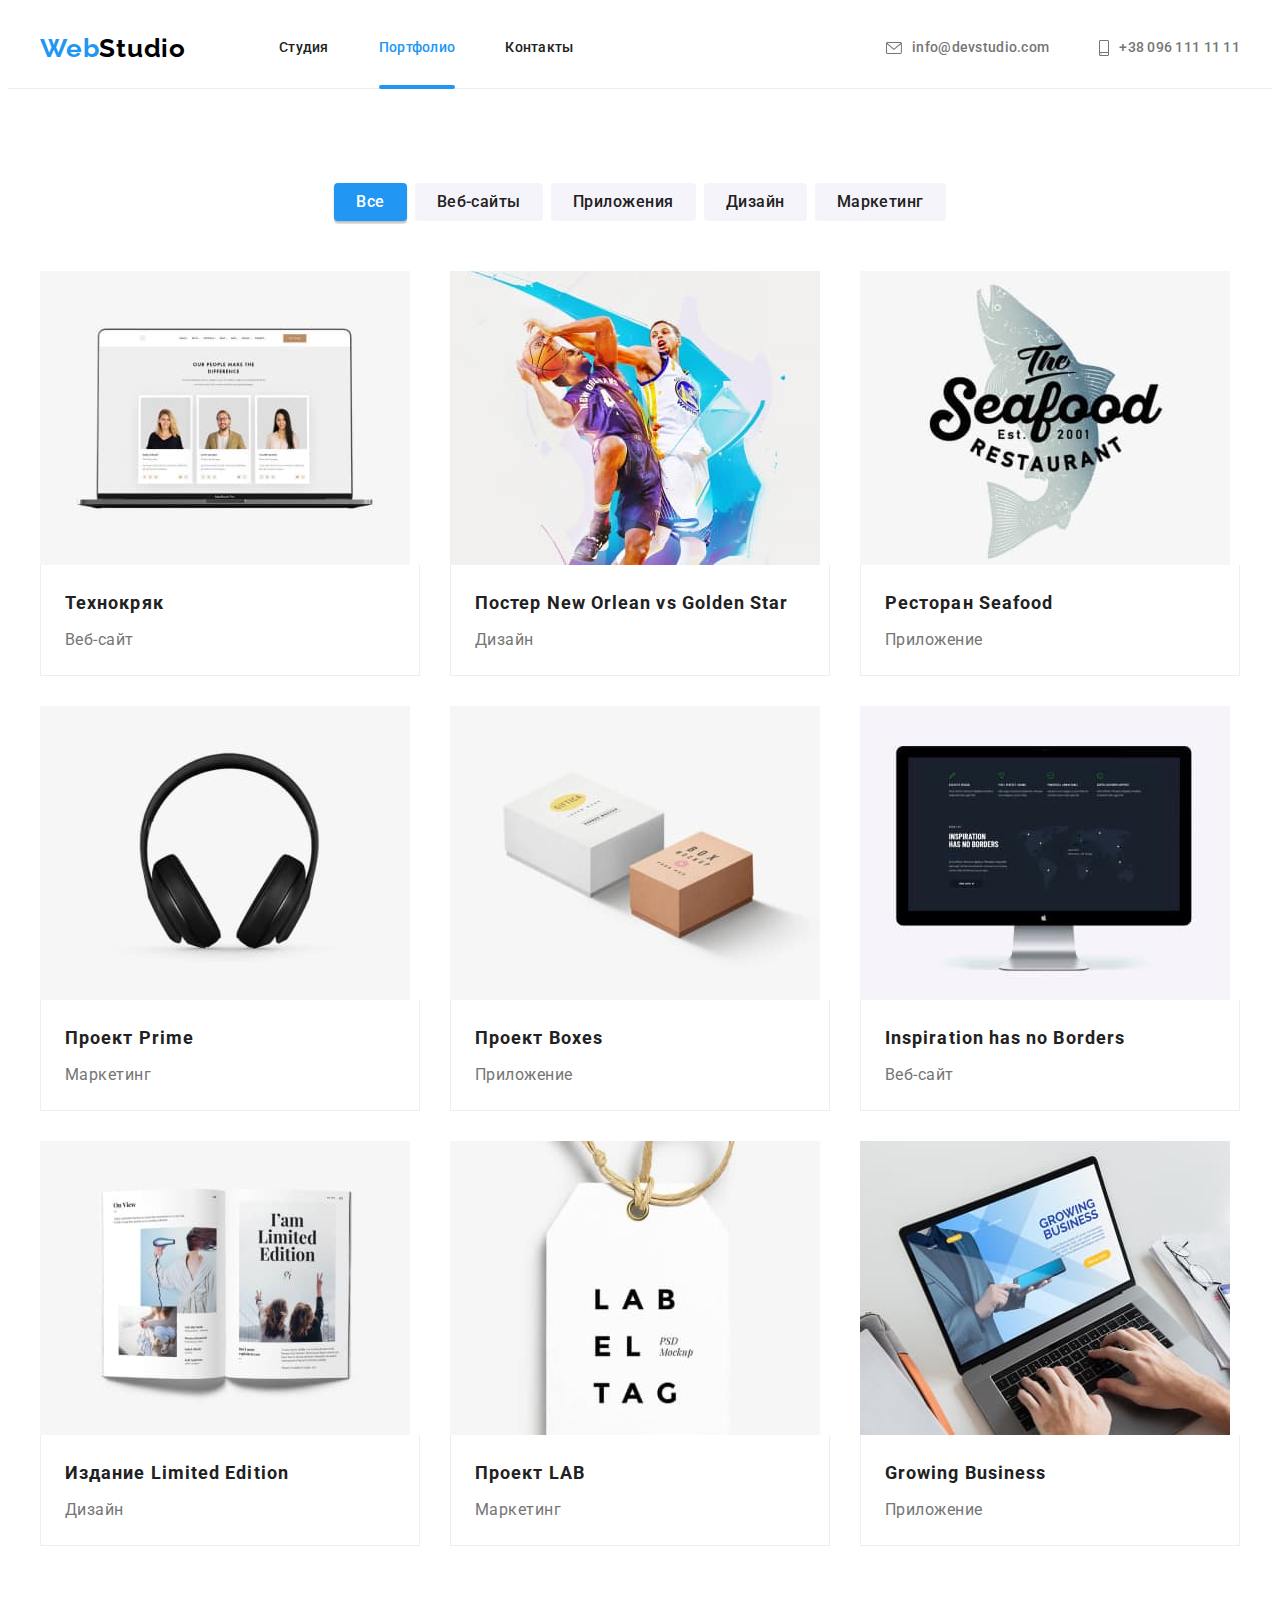
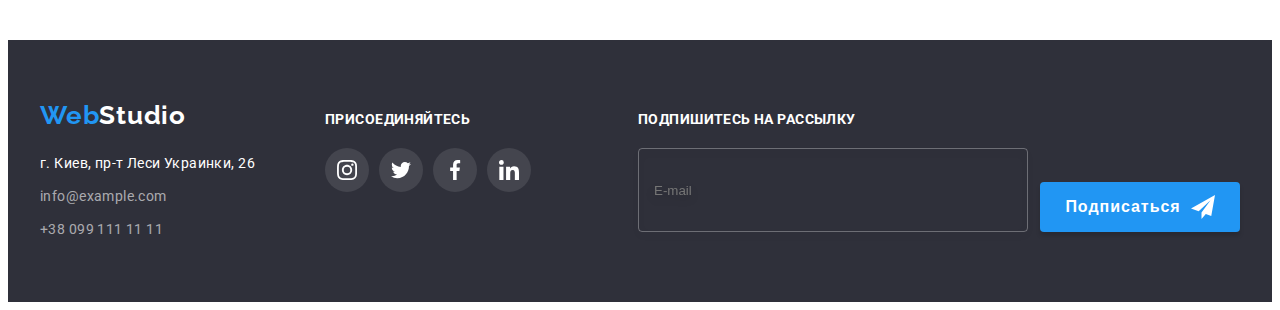
==== commit 1b4ed37b: "update" ====
--- a/portfolio.html
+++ b/portfolio.html
@@ -18,7 +18,7 @@
       crossorigin="anonymous"
       referrerpolicy="no-referrer"
     />
-    <link rel="stylesheet" href="./css/styles.css" />
+    <!-- <link rel="stylesheet" href="./css/styles.css" /> -->
     <link rel="stylesheet" href="./css/main.min.css" />
   </head>
   <body class="page">
@@ -83,7 +83,7 @@
             </li>
           </ul>
           <ul class="portfolio-list card-set list">
-            <li class="portfolio-item card-set-item">
+            <li class="portfolio-item card-set__item">
               <a class="portfolio-item-link link" href="#">
                 <div class="portfolio-item-link-group">
                   <img
@@ -104,7 +104,7 @@
                 </div>
               </a>
             </li>
-            <li class="portfolio-item card-set-item">
+            <li class="portfolio-item card-set__item">
               <a class="portfolio-item-link link" href="#">
                 <div class="portfolio-item-link-group">
                   <img
@@ -125,7 +125,7 @@
                 </div>
               </a>
             </li>
-            <li class="portfolio-item card-set-item">
+            <li class="portfolio-item card-set__item">
               <a class="portfolio-item-link link" href="#">
                 <div class="portfolio-item-link-group">
                   <img
@@ -146,7 +146,7 @@
                 </div>
               </a>
             </li>
-            <li class="portfolio-item card-set-item">
+            <li class="portfolio-item card-set__item">
               <a class="portfolio-item-link link" href="#">
                 <div class="portfolio-item-link-group">
                   <img
@@ -167,7 +167,7 @@
                 </div>
               </a>
             </li>
-            <li class="portfolio-item card-set-item">
+            <li class="portfolio-item card-set__item">
               <a class="portfolio-item-link link" href="#">
                 <div class="portfolio-item-link-group">
                   <img
@@ -188,7 +188,7 @@
                 </div>
               </a>
             </li>
-            <li class="portfolio-item card-set-item">
+            <li class="portfolio-item card-set__item">
               <a class="portfolio-item-link link" href="#">
                 <div class="portfolio-item-link-group">
                   <img
@@ -209,7 +209,7 @@
                 </div>
               </a>
             </li>
-            <li class="portfolio-item card-set-item">
+            <li class="portfolio-item card-set__item">
               <a class="portfolio-item-link link" href="#">
                 <div class="portfolio-item-link-group">
                   <img
@@ -230,7 +230,7 @@
                 </div>
               </a>
             </li>
-            <li class="portfolio-item card-set-item">
+            <li class="portfolio-item card-set__item">
               <a class="portfolio-item-link link" href="#">
                 <div class="portfolio-item-link-group">
                   <img
@@ -251,7 +251,7 @@
                 </div>
               </a>
             </li>
-            <li class="portfolio-item card-set-item">
+            <li class="portfolio-item card-set__item">
               <a class="portfolio-item-link link" href="#">
                 <div class="portfolio-item-link-group">
                   <img
--- a/css/main.min.css
+++ b/css/main.min.css
@@ -1 +1 @@
-:root{--first-text-color: #757575;--second-text-color: #212121;--footer-hero-background: #2f303a;--accent-color: #2196f3;--white-color: #ffffff;--icon-fill-color: #afb1b8;--item: 3;--indent: 30px;--anim: 250ms ease-in;--cubic-bezier: cubic-bezier(0.4, 0, 0.2, 1)}.visually-hidden{position:absolute;white-space:nowrap;width:1px;height:1px;overflow:hidden;border:0;padding:0;clip:rect(0 0 0 0);-webkit-clip-path:inset(50%);clip-path:inset(50%);margin:-1px}.card-set{display:-webkit-box;display:-ms-flexbox;display:flex;-ms-flex-wrap:wrap;flex-wrap:wrap;margin:calc(-1*var(--indent)/2)}.card-set-item{-ms-flex-preferred-size:calc((100% - var(--indent)*var(--item))/var(--item));flex-basis:calc((100% - var(--indent)*var(--item))/var(--item));margin:calc(var(--indent)/2)}h1,h2,h3,h4,h5,h6,p,ul{margin-top:0;margin-bottom:0}p:last-child{margin-bottom:0}img{display:block}.list{list-style:none;padding:0}.link{text-decoration:none}.page{font-family:Roboto,sans-serif;background-color:var(--white-color)}.section{padding-top:94px;padding-bottom:94px}.section-title{margin-bottom:50px;color:var(--second-text-color);text-align:center;font-weight:700;font-size:36px;line-height:1.17;letter-spacing:.03em}.container{width:1200px;padding-left:15px;padding-right:15px;margin-left:auto;margin-right:auto}.logo{font-family:"Raleway";font-weight:700;font-size:26px;line-height:1.19;letter-spacing:.03em}span.logo-prefix{color:var(--accent-color)}.logo__black{color:#000}.logo__white{color:var(--white-color)}.nav__list{display:-webkit-box;display:-ms-flexbox;display:flex}.nav__item{position:relative;display:-webkit-box;display:-ms-flexbox;display:flex;padding-top:32px;padding-bottom:32px}.nav__link{font-weight:500;font-size:14px;line-height:1.14;letter-spacing:.02em;color:var(--second-text-color);-webkit-transition:color 250ms var(--cubic-bezier);transition:color 250ms var(--cubic-bezier)}.nav__link:focus,.nav__link:hover,.nav__link--current{color:var(--accent-color)}.nav__link--current::after{position:absolute;bottom:-1px;left:0;display:block;content:"";width:100%;height:4px;background-color:var(--accent-color);border-radius:2px}.nav__item:not(:last-child){margin-right:50px}.footer-email-input{display:block;margin-left:auto}.footer-form{display:-webkit-box;display:-ms-flexbox;display:flex;-webkit-box-align:center;-ms-flex-align:center;align-items:center;gap:12px}.footer-email-input-field{width:358px;height:50px;border:1px solid rgba(255,255,255,.3);-webkit-filter:drop-shadow(0px 4px 4px rgba(0, 0, 0, 0.15));filter:drop-shadow(0px 4px 4px rgba(0, 0, 0, 0.15));border-radius:4px;background-color:rgba(0,0,0,0);padding:16px 15px;color:var(--white-color)}.footer-form-btn{margin-top:auto}.footer-sign-btn{width:200px;height:50px;background:var(--accent-color);-webkit-box-shadow:0px 4px 4px rgba(0,0,0,.15);box-shadow:0px 4px 4px rgba(0,0,0,.15);border-radius:4px;border:none;color:var(--white-color);font-weight:700;font-size:16px;line-height:1.88;letter-spacing:.06em;display:-webkit-inline-box;display:-ms-inline-flexbox;display:inline-flex;-webkit-box-align:center;-ms-flex-align:center;align-items:center;text-align:center;-webkit-box-pack:center;-ms-flex-pack:center;justify-content:center;gap:10px}.footer-sign-btn-text{font-weight:700;font-size:16px;line-height:1.88;display:-webkit-box;display:-ms-flexbox;display:flex;-webkit-box-align:center;-ms-flex-align:center;align-items:center;text-align:center;letter-spacing:.06em;color:#fff}.footer-btn-icon-send{fill:currentColor}.portfolio-filter-button{display:-webkit-box;display:-ms-flexbox;display:flex;-webkit-box-pack:center;-ms-flex-pack:center;justify-content:center;margin-bottom:50px}.filter-button{padding:6px 22px;font-family:inherit;border-radius:4px;font-weight:500;font-size:16px;line-height:1.62;text-align:center;letter-spacing:.03em;color:var(--second-text-color);border:none;cursor:pointer;background-color:#f5f4fa;-webkit-transition:color 250ms var(--cubic-bezier),background-color 250ms var(--cubic-bezier),-webkit-box-shadow 250ms var(--cubic-bezier);transition:color 250ms var(--cubic-bezier),background-color 250ms var(--cubic-bezier),-webkit-box-shadow 250ms var(--cubic-bezier);transition:color 250ms var(--cubic-bezier),background-color 250ms var(--cubic-bezier),box-shadow 250ms var(--cubic-bezier);transition:color 250ms var(--cubic-bezier),background-color 250ms var(--cubic-bezier),box-shadow 250ms var(--cubic-bezier),-webkit-box-shadow 250ms var(--cubic-bezier)}.filter-item:not(:last-child){margin-right:8px}.filter-button:hover,.filter-button:focus,.filter-button.current{background-color:var(--accent-color);color:var(--white-color);-webkit-box-shadow:0px 3px 1px rgba(0,0,0,.1),0px 1px 2px rgba(0,0,0,.08),0px 2px 2px rgba(0,0,0,.12);box-shadow:0px 3px 1px rgba(0,0,0,.1),0px 1px 2px rgba(0,0,0,.08),0px 2px 2px rgba(0,0,0,.12)}.backdrop{position:fixed;top:0;left:0;width:100vw;height:100vh;opacity:1;background-color:rgba(0,0,0,.2);-webkit-transition:opacity 400ms ease-in-out,visibility 400ms ease-in-out;transition:opacity 400ms ease-in-out,visibility 400ms ease-in-out}.backdrop.is-hidden{opacity:0;visibility:hidden;pointer-events:none}.modal{padding:40px;position:absolute;top:50%;left:50%;opacity:1;-webkit-transform:translate(-50%, -50%) scale(1) rotate(0);transform:translate(-50%, -50%) scale(1) rotate(0);width:528px;height:581px;background-color:var(--white-color);-webkit-box-shadow:0px 1px 3px rgba(0,0,0,.12),0px 1px 1px rgba(0,0,0,.14),0px 2px 1px rgba(0,0,0,.2);box-shadow:0px 1px 3px rgba(0,0,0,.12),0px 1px 1px rgba(0,0,0,.14),0px 2px 1px rgba(0,0,0,.2);border-radius:4px;-webkit-transition:var(--anim) var(--cubic-bezier);transition:var(--anim) var(--cubic-bezier)}.backdrop.is-hidden .modal{opacity:0;-webkit-transform:translate(-50%, -50%) scale(0.4) rotate(180deg);transform:translate(-50%, -50%) scale(0.4) rotate(180deg)}.modal-btn{position:absolute;top:8px;right:8px;display:-webkit-box;display:-ms-flexbox;display:flex;-webkit-box-align:center;-ms-flex-align:center;align-items:center;-webkit-box-pack:center;-ms-flex-pack:center;justify-content:center;width:30px;height:30px;background-color:rgba(0,0,0,0);border-radius:50%;border:1px solid rgba(0,0,0,.1);cursor:pointer}.modal-btn:hover>.modal-icon{fill:var(--accent-color)}.modal-header{margin-bottom:12px;display:block;font-weight:700;font-size:20px;line-height:1.15;text-align:center;letter-spacing:.03em;color:#212121}.form-main{width:448px;height:342px}.form-field{position:relative}.form-field:not(:last-child){margin-bottom:10px}.form-label{display:block;margin-bottom:4px;font-size:12px;line-height:1.16;letter-spacing:.01em;color:#757575}.form-input{width:100%;height:40px;border:1px solid rgba(33,33,33,.2);border-radius:4px;padding-left:42px}.form-input:focus,.textarea-comment:focus{outline:rgba(0,0,0,0);border-color:var(--accent-color)}.form-input:focus+.modal-icon-field{fill:var(--accent-color)}.modal-icon-field{position:absolute;top:50%;left:12px;border:none}.textarea-comment{width:100%;height:120px;border:1px solid rgba(33,33,33,.2);border-radius:4px;padding:12px 16px;resize:none;font-size:14px;line-height:1.14;letter-spacing:.01em;color:rgba(117,117,117,.5)}.form-checkbox{margin-top:20px;display:-webkit-box;display:-ms-flexbox;display:flex;-webkit-box-align:center;-ms-flex-align:center;align-items:center;-webkit-box-pack:center;-ms-flex-pack:center;justify-content:center;-ms-flex-line-pack:center;align-content:center}.checkbox{-moz-appearance:none;appearance:none;-webkit-appearance:none}.checkbox-icon{display:inline-block;border:2px solid var(--second-text-color);border-radius:4px;width:16px;height:15px}.checkbox:checked+.checkbox-icon{background-color:#188ce8;background-image:url("../images/checkbox-checked.svg");background-size:contain;background-origin:border-box;border-color:rgba(0,0,0,0)}.checkbox-txt{display:-webkit-box;display:-ms-flexbox;display:flex;gap:8px;-webkit-box-align:center;-ms-flex-align:center;align-items:center;font-weight:400;font-size:14px;line-height:1.71;letter-spacing:.03em;color:#757575}.checkbox-txt a{color:var(--accent-color)}.form-submit{display:-webkit-box;display:-ms-flexbox;display:flex;-webkit-box-pack:center;-ms-flex-pack:center;justify-content:center;margin-top:30px}.form-btn{width:200px;height:50px;background:var(--accent-color);-webkit-box-shadow:0px 4px 4px rgba(0,0,0,.15);box-shadow:0px 4px 4px rgba(0,0,0,.15);border-radius:4px;border:0;font-weight:700;font-size:16px;line-height:1.88;letter-spacing:.06em;color:var(--white-color)}.header{border-bottom:1px solid #ececec}.header__cotainer{display:-webkit-box;display:-ms-flexbox;display:flex;-webkit-box-align:center;-ms-flex-align:center;align-items:center}.header__logo{margin-right:93px}.header__contacts{display:-webkit-box;display:-ms-flexbox;display:flex;margin-left:auto}.header__contacts-item:not(:last-child){margin-right:50px}.header__contacts-link{display:-webkit-box;display:-ms-flexbox;display:flex;-webkit-box-pack:center;-ms-flex-pack:center;justify-content:center;color:#757575;font-weight:500;font-size:14px;line-height:1.14;letter-spacing:.02em;padding-top:32px;padding-bottom:32px;-webkit-transition:color 250ms var(--cubic-bezier);transition:color 250ms var(--cubic-bezier)}.header__contacts-link:hover,.header__contacts-link:focus{color:var(--accent-color)}.header__contacts-icon{fill:currentColor;margin-right:10px;-ms-flex-item-align:center;align-self:center}.hero{padding-top:200px;padding-bottom:200px;max-width:1600px;height:600px;background-image:-webkit-gradient(linear, left top, left bottom, from(rgba(47, 48, 58, 0.4)), to(rgba(47, 48, 58, 0.4))),url(../images/hero-bg.jpg);background-image:linear-gradient(rgba(47, 48, 58, 0.4), rgba(47, 48, 58, 0.4)),url(../images/hero-bg.jpg);background-color:#c4c4c4;-webkit-box-shadow:0px 4px 4px rgba(0,0,0,.25);box-shadow:0px 4px 4px rgba(0,0,0,.25);background-repeat:no-repeat;background-position:center;background-size:cover}.hero__title{width:696px;margin-left:auto;margin-right:auto;margin-bottom:30px;font-weight:900;font-size:44px;line-height:1.36;text-align:center;letter-spacing:.06em;text-transform:uppercase;color:var(--white-color);text-shadow:0px 4px 4px rgba(0,0,0,.25)}.hero__btn{display:block;padding:10px 32px;margin:auto;font-family:inherit;color:var(--white-color);background-color:var(--accent-color);font-weight:700;font-size:16px;line-height:1.88;text-align:center;letter-spacing:.06em;-webkit-box-shadow:0px 4px 4px rgba(0,0,0,.15);box-shadow:0px 4px 4px rgba(0,0,0,.15);border-radius:4px;border:none;cursor:pointer;-webkit-transition:color 250ms var(--cubic-bezier);transition:color 250ms var(--cubic-bezier)}.hero__btn:hover,.hero__btn:focus{background-color:#188ce8}.asset{padding-top:94px;padding-bottom:94px;padding-bottom:47px}.asset__list{--item: 4;margin:-15px}.asset__title{margin-top:30px;margin-bottom:10px;font-weight:700;font-size:14px;line-height:1.14;letter-spacing:.03em;text-transform:uppercase}.asset__wrapper{display:-webkit-box;display:-ms-flexbox;display:flex;-webkit-box-align:center;-ms-flex-align:center;align-items:center;-webkit-box-pack:center;-ms-flex-pack:center;justify-content:center;width:270px;height:120px;background:#f5f4fa;border-radius:4px}.asset__text{margin-top:0;margin-bottom:0;font-size:14px;line-height:1.71;letter-spacing:.03em;color:var(--first-text-color)}.whatwedo{padding-top:94px;padding-bottom:94px;padding-top:47px}.whatwedo__list{padding-bottom:47px;margin:-15px}.what-we-do-item{position:relative}.label{position:absolute;display:-webkit-box;display:-ms-flexbox;display:flex;-webkit-box-align:center;-ms-flex-align:center;align-items:center;-webkit-box-pack:center;-ms-flex-pack:center;justify-content:center;bottom:0;left:0;background-color:rgba(47,48,58,.8);height:70px;width:100%}.what-we-do-text{position:absolute;font-weight:700;font-size:14px;line-height:1.14;letter-spacing:.03em;color:var(--white-color)}.our-team{padding-top:94px;padding-bottom:94px;background-color:#f5f4fa}.our-team-list{--item: 4}.our-team-item{background:var(--white-color);-webkit-box-shadow:0px 1px 3px rgba(0,0,0,.12),0px 1px 1px rgba(0,0,0,.14),0px 2px 1px rgba(0,0,0,.2);box-shadow:0px 1px 3px rgba(0,0,0,.12),0px 1px 1px rgba(0,0,0,.14),0px 2px 1px rgba(0,0,0,.2);border-radius:0px 0px 4px 4px}.our-team-wrapper{padding:30px 0}.our-team-name{font-weight:500;font-size:16px;line-height:1.19;letter-spacing:.03em;text-align:center;color:var(--second-text-color)}.our-team-position{margin-top:10px;font-size:16px;line-height:1.19;text-align:center;letter-spacing:.03em;color:var(--first-text-color)}.our-team-soc{margin-top:16px;--item: 4;--indent: 10px;padding-left:32px;padding-right:32px}.our-team-soc-link{display:-webkit-box;display:-ms-flexbox;display:flex;-webkit-box-align:center;-ms-flex-align:center;align-items:center;-webkit-box-pack:center;-ms-flex-pack:center;justify-content:center;background-color:rgba(255,255,255,.1);border-radius:50%;width:44px;height:44px;color:var(--icon-fill-color);-webkit-transition:color 250ms var(--cubic-bezier),background-color 250ms var(--cubic-bezier);transition:color 250ms var(--cubic-bezier),background-color 250ms var(--cubic-bezier)}.our-team-soc-link:hover,.our-team-soc-link:focus{color:var(--white-color);background-color:var(--accent-color)}.our-team-soc-icon{width:20px;height:20px;fill:currentColor}.perm-clients{padding-top:94px;padding-bottom:94px}.perm-clients-list{--item: 6;--indent: 30px;margin-right:-30px}.perm-clients-list:not(:last-child){margin-right:30px}.perm-clients-link{display:-webkit-box;display:-ms-flexbox;display:flex;-webkit-box-align:center;-ms-flex-align:center;align-items:center;-webkit-box-pack:center;-ms-flex-pack:center;justify-content:center;height:92px;width:170px;color:var(--icon-fill-color);border:1px solid var(--icon-fill-color);border-radius:4px;color:var(--icon-fill-color);-webkit-transition:color 250ms var(--cubic-bezier),border 250ms var(--cubic-bezier);transition:color 250ms var(--cubic-bezier),border 250ms var(--cubic-bezier)}.perm-clients-link:hover,.perm-clients-link:focus{color:var(--accent-color);border:1px solid var(--accent-color)}.perm-clients-icon{fill:currentColor}footer{background-color:var(--footer-hero-background);padding-top:60px;padding-bottom:60px}.footer{display:-webkit-box;display:-ms-flexbox;display:flex;-webkit-box-align:baseline;-ms-flex-align:baseline;align-items:baseline}.footer-addr{font-style:normal}.footer-contacts .adress{margin-top:20px;font-size:14px;line-height:1.77;letter-spacing:.03em;color:var(--white-color)}.footer-contacts{font-size:14px;line-height:1.71;letter-spacing:.03em;color:rgba(255,255,255,.6);-webkit-transition:color 250ms var(--cubic-bezier);transition:color 250ms var(--cubic-bezier)}.footer-contacts .link:hover,.footer-contacts .link:focus{color:var(--accent-color)}.footer-contacts-item:not(:last-child){margin-bottom:9px}.footer-socials{margin-left:70px}.footer-socials-header{font-weight:700;font-size:14px;line-height:1.14;letter-spacing:.03em;text-transform:uppercase;color:var(--white-color);margin-bottom:20px}.footer-soc-set{--item: 4;--indent: 10px}.footer-soc-link{display:-webkit-box;display:-ms-flexbox;display:flex;-webkit-box-align:center;-ms-flex-align:center;align-items:center;-webkit-box-pack:center;-ms-flex-pack:center;justify-content:center;background-color:rgba(255,255,255,.1);border-radius:50%;width:44px;height:44px;color:var(--white-color);-webkit-transition:background-color 250ms var(--cubic-bezier);transition:background-color 250ms var(--cubic-bezier)}.footer-soc-link:hover,.footer-soc-link:focus{background-color:var(--accent-color)}.footer-soc-icon{width:20px;height:20px;fill:currentColor}.footer-email-input{display:block;margin-left:auto}.footer-form{display:-webkit-box;display:-ms-flexbox;display:flex;-webkit-box-align:center;-ms-flex-align:center;align-items:center;gap:12px}.footer-email-input-field{width:358px;height:50px;border:1px solid rgba(255,255,255,.3);-webkit-filter:drop-shadow(0px 4px 4px rgba(0, 0, 0, 0.15));filter:drop-shadow(0px 4px 4px rgba(0, 0, 0, 0.15));border-radius:4px;background-color:rgba(0,0,0,0);padding:16px 15px;color:var(--white-color)}.footer-form-btn{margin-top:auto}.footer-sign-btn{width:200px;height:50px;background:var(--accent-color);-webkit-box-shadow:0px 4px 4px rgba(0,0,0,.15);box-shadow:0px 4px 4px rgba(0,0,0,.15);border-radius:4px;border:none;color:var(--white-color);font-weight:700;font-size:16px;line-height:1.88;letter-spacing:.06em;display:-webkit-inline-box;display:-ms-inline-flexbox;display:inline-flex;-webkit-box-align:center;-ms-flex-align:center;align-items:center;text-align:center;-webkit-box-pack:center;-ms-flex-pack:center;justify-content:center;gap:10px}.footer-sign-btn-text{font-weight:700;font-size:16px;line-height:1.88;display:-webkit-box;display:-ms-flexbox;display:flex;-webkit-box-align:center;-ms-flex-align:center;align-items:center;text-align:center;letter-spacing:.06em;color:#fff}.footer-btn-icon-send{fill:currentColor}.portfolio-item-link{-webkit-transition:color 250ms var(--cubic-bezier),-webkit-box-shadow 250ms var(--cubic-bezier);transition:color 250ms var(--cubic-bezier),-webkit-box-shadow 250ms var(--cubic-bezier);transition:color 250ms var(--cubic-bezier),box-shadow 250ms var(--cubic-bezier);transition:color 250ms var(--cubic-bezier),box-shadow 250ms var(--cubic-bezier),-webkit-box-shadow 250ms var(--cubic-bezier)}.portfolio-item-link:hover,.portfolio-item-link:focus{display:block;-webkit-box-shadow:0px 1px 1px rgba(0,0,0,.12),0px 4px 4px rgba(0,0,0,.06),1px 4px 6px rgba(0,0,0,.16);box-shadow:0px 1px 1px rgba(0,0,0,.12),0px 4px 4px rgba(0,0,0,.06),1px 4px 6px rgba(0,0,0,.16)}.portfolio-item-link-group{position:relative;overflow:hidden}.portfolio-item-link-overlay{position:absolute;top:0;left:0;padding:63px 24px;width:100%;height:100%;-webkit-transform:translateY(100%);transform:translateY(100%);-webkit-transition:-webkit-transform var(--anim);transition:-webkit-transform var(--anim);transition:transform var(--anim);transition:transform var(--anim), -webkit-transform var(--anim);font-weight:400;font-size:18px;line-height:1.56;letter-spacing:.03em;color:var(--white-color);background-color:rgba(33,150,243,.9)}.portfolio-item-link:hover .portfolio-item-link-overlay,.portfolio-item-link:focus .portfolio-item-link-overlay{-webkit-transform:translate(0) 250ms var(--cubic-bezier);transform:translate(0) 250ms var(--cubic-bezier)}.portfolio-wrapper{padding:20px 24px;border:1px solid #eee;border-top:none}.portfolio-item-title{margin-bottom:4px;font-weight:700;font-size:18px;line-height:2;letter-spacing:.06em;color:var(--second-text-color)}.portfolio-item-group{margin-top:4px;font-size:16px;line-height:1.88;letter-spacing:.03em;color:var(--first-text-color)}/*# sourceMappingURL=main.min.css.map */+:root{--first-text-color: #757575;--second-text-color: #212121;--footer-hero-background: #2f303a;--accent-color: #2196f3;--white-color: #ffffff;--icon-fill-color: #afb1b8;--item: 3;--indent: 30px;--anim: 250ms ease-in;--cubic-bezier: cubic-bezier(0.4, 0, 0.2, 1)}.visually-hidden{position:absolute;white-space:nowrap;width:1px;height:1px;overflow:hidden;border:0;padding:0;clip:rect(0 0 0 0);-webkit-clip-path:inset(50%);clip-path:inset(50%);margin:-1px}.card-set{display:-webkit-box;display:-ms-flexbox;display:flex;-ms-flex-wrap:wrap;flex-wrap:wrap;margin:calc(-1*var(--indent)/2)}.card-set__item{-ms-flex-preferred-size:calc((100% - var(--indent)*var(--item))/var(--item));flex-basis:calc((100% - var(--indent)*var(--item))/var(--item));margin:calc(var(--indent)/2)}h1,h2,h3,h4,h5,h6,p,ul{margin-top:0;margin-bottom:0}p:last-child{margin-bottom:0}img{display:block}.list{list-style:none;padding:0}.link{text-decoration:none}.page{font-family:Roboto,sans-serif;background-color:var(--white-color)}.section{padding-top:94px;padding-bottom:94px}.section-title{margin-bottom:50px;color:var(--second-text-color);text-align:center;font-weight:700;font-size:36px;line-height:1.17;letter-spacing:.03em}.container{width:1200px;padding-left:15px;padding-right:15px;margin-left:auto;margin-right:auto}.logo{font-family:"Raleway";font-weight:700;font-size:26px;line-height:1.19;letter-spacing:.03em}span.logo-prefix{color:var(--accent-color)}.logo__black{color:#000}.logo__white{color:var(--white-color)}.nav__list{display:-webkit-box;display:-ms-flexbox;display:flex}.nav__item{position:relative;display:-webkit-box;display:-ms-flexbox;display:flex;padding-top:32px;padding-bottom:32px}.nav__link{font-weight:500;font-size:14px;line-height:1.14;letter-spacing:.02em;color:var(--second-text-color);-webkit-transition:color 250ms var(--cubic-bezier);transition:color 250ms var(--cubic-bezier)}.nav__link:focus,.nav__link:hover,.nav__link--current{color:var(--accent-color)}.nav__link--current::after{position:absolute;bottom:-1px;left:0;display:block;content:"";width:100%;height:4px;background-color:var(--accent-color);border-radius:2px}.nav__item:not(:last-child){margin-right:50px}.footer-email-input{display:block;margin-left:auto}.footer-form{display:-webkit-box;display:-ms-flexbox;display:flex;-webkit-box-align:center;-ms-flex-align:center;align-items:center;gap:12px}.footer-email-input-field{width:358px;height:50px;border:1px solid rgba(255,255,255,.3);-webkit-filter:drop-shadow(0px 4px 4px rgba(0, 0, 0, 0.15));filter:drop-shadow(0px 4px 4px rgba(0, 0, 0, 0.15));border-radius:4px;background-color:rgba(0,0,0,0);padding:16px 15px;color:var(--white-color)}.footer-form-btn{margin-top:auto}.footer-sign-btn{width:200px;height:50px;background:var(--accent-color);-webkit-box-shadow:0px 4px 4px rgba(0,0,0,.15);box-shadow:0px 4px 4px rgba(0,0,0,.15);border-radius:4px;border:none;color:var(--white-color);font-weight:700;font-size:16px;line-height:1.88;letter-spacing:.06em;display:-webkit-inline-box;display:-ms-inline-flexbox;display:inline-flex;-webkit-box-align:center;-ms-flex-align:center;align-items:center;text-align:center;-webkit-box-pack:center;-ms-flex-pack:center;justify-content:center;gap:10px}.footer-sign-btn-text{font-weight:700;font-size:16px;line-height:1.88;display:-webkit-box;display:-ms-flexbox;display:flex;-webkit-box-align:center;-ms-flex-align:center;align-items:center;text-align:center;letter-spacing:.06em;color:#fff}.footer-btn-icon-send{fill:currentColor}.portfolio-filter-button{display:-webkit-box;display:-ms-flexbox;display:flex;-webkit-box-pack:center;-ms-flex-pack:center;justify-content:center;margin-bottom:50px}.filter-button{padding:6px 22px;font-family:inherit;border-radius:4px;font-weight:500;font-size:16px;line-height:1.62;text-align:center;letter-spacing:.03em;color:var(--second-text-color);border:none;cursor:pointer;background-color:#f5f4fa;-webkit-transition:color 250ms var(--cubic-bezier),background-color 250ms var(--cubic-bezier),-webkit-box-shadow 250ms var(--cubic-bezier);transition:color 250ms var(--cubic-bezier),background-color 250ms var(--cubic-bezier),-webkit-box-shadow 250ms var(--cubic-bezier);transition:color 250ms var(--cubic-bezier),background-color 250ms var(--cubic-bezier),box-shadow 250ms var(--cubic-bezier);transition:color 250ms var(--cubic-bezier),background-color 250ms var(--cubic-bezier),box-shadow 250ms var(--cubic-bezier),-webkit-box-shadow 250ms var(--cubic-bezier)}.filter-item:not(:last-child){margin-right:8px}.filter-button:hover,.filter-button:focus,.filter-button.current{background-color:var(--accent-color);color:var(--white-color);-webkit-box-shadow:0px 3px 1px rgba(0,0,0,.1),0px 1px 2px rgba(0,0,0,.08),0px 2px 2px rgba(0,0,0,.12);box-shadow:0px 3px 1px rgba(0,0,0,.1),0px 1px 2px rgba(0,0,0,.08),0px 2px 2px rgba(0,0,0,.12)}.backdrop{position:fixed;top:0;left:0;width:100vw;height:100vh;opacity:1;background-color:rgba(0,0,0,.2);-webkit-transition:opacity 400ms ease-in-out,visibility 400ms ease-in-out;transition:opacity 400ms ease-in-out,visibility 400ms ease-in-out}.backdrop.is-hidden{opacity:0;visibility:hidden;pointer-events:none}.modal{padding:40px;position:absolute;top:50%;left:50%;opacity:1;-webkit-transform:translate(-50%, -50%) scale(1) rotate(0);transform:translate(-50%, -50%) scale(1) rotate(0);width:528px;height:581px;background-color:var(--white-color);-webkit-box-shadow:0px 1px 3px rgba(0,0,0,.12),0px 1px 1px rgba(0,0,0,.14),0px 2px 1px rgba(0,0,0,.2);box-shadow:0px 1px 3px rgba(0,0,0,.12),0px 1px 1px rgba(0,0,0,.14),0px 2px 1px rgba(0,0,0,.2);border-radius:4px;-webkit-transition:var(--anim) var(--cubic-bezier);transition:var(--anim) var(--cubic-bezier)}.backdrop.is-hidden .modal{opacity:0;-webkit-transform:translate(-50%, -50%) scale(0.4) rotate(180deg);transform:translate(-50%, -50%) scale(0.4) rotate(180deg)}.modal-btn{position:absolute;top:8px;right:8px;display:-webkit-box;display:-ms-flexbox;display:flex;-webkit-box-align:center;-ms-flex-align:center;align-items:center;-webkit-box-pack:center;-ms-flex-pack:center;justify-content:center;width:30px;height:30px;background-color:rgba(0,0,0,0);border-radius:50%;border:1px solid rgba(0,0,0,.1);cursor:pointer}.modal-btn:hover>.modal-icon{fill:var(--accent-color)}.modal-header{margin-bottom:12px;display:block;font-weight:700;font-size:20px;line-height:1.15;text-align:center;letter-spacing:.03em;color:#212121}.form-main{width:448px;height:342px}.form-field{position:relative}.form-field:not(:last-child){margin-bottom:10px}.form-label{display:block;margin-bottom:4px;font-size:12px;line-height:1.16;letter-spacing:.01em;color:#757575}.form-input{width:100%;height:40px;border:1px solid rgba(33,33,33,.2);border-radius:4px;padding-left:42px}.form-input:focus,.textarea-comment:focus{outline:rgba(0,0,0,0);border-color:var(--accent-color)}.form-input:focus+.modal-icon-field{fill:var(--accent-color)}.modal-icon-field{position:absolute;top:50%;left:12px;border:none}.textarea-comment{width:100%;height:120px;border:1px solid rgba(33,33,33,.2);border-radius:4px;padding:12px 16px;resize:none;font-size:14px;line-height:1.14;letter-spacing:.01em;color:rgba(117,117,117,.5)}.form-checkbox{margin-top:20px;display:-webkit-box;display:-ms-flexbox;display:flex;-webkit-box-align:center;-ms-flex-align:center;align-items:center;-webkit-box-pack:center;-ms-flex-pack:center;justify-content:center;-ms-flex-line-pack:center;align-content:center}.checkbox{-moz-appearance:none;appearance:none;-webkit-appearance:none}.checkbox-icon{display:inline-block;border:2px solid var(--second-text-color);border-radius:4px;width:16px;height:15px}.checkbox:checked+.checkbox-icon{background-color:#188ce8;background-image:url("../images/checkbox-checked.svg");background-size:contain;background-origin:border-box;border-color:rgba(0,0,0,0)}.checkbox-txt{display:-webkit-box;display:-ms-flexbox;display:flex;gap:8px;-webkit-box-align:center;-ms-flex-align:center;align-items:center;font-weight:400;font-size:14px;line-height:1.71;letter-spacing:.03em;color:#757575}.checkbox-txt a{color:var(--accent-color)}.form-submit{display:-webkit-box;display:-ms-flexbox;display:flex;-webkit-box-pack:center;-ms-flex-pack:center;justify-content:center;margin-top:30px}.form-btn{width:200px;height:50px;background:var(--accent-color);-webkit-box-shadow:0px 4px 4px rgba(0,0,0,.15);box-shadow:0px 4px 4px rgba(0,0,0,.15);border-radius:4px;border:0;font-weight:700;font-size:16px;line-height:1.88;letter-spacing:.06em;color:var(--white-color)}.header{border-bottom:1px solid #ececec}.header__cotainer{display:-webkit-box;display:-ms-flexbox;display:flex;-webkit-box-align:center;-ms-flex-align:center;align-items:center}.header__logo{margin-right:93px}.header__contacts{display:-webkit-box;display:-ms-flexbox;display:flex;margin-left:auto}.header__contacts-item:not(:last-child){margin-right:50px}.header__contacts-link{display:-webkit-box;display:-ms-flexbox;display:flex;-webkit-box-pack:center;-ms-flex-pack:center;justify-content:center;color:#757575;font-weight:500;font-size:14px;line-height:1.14;letter-spacing:.02em;padding-top:32px;padding-bottom:32px;-webkit-transition:color 250ms var(--cubic-bezier);transition:color 250ms var(--cubic-bezier)}.header__contacts-link:hover,.header__contacts-link:focus{color:var(--accent-color)}.header__contacts-icon{fill:currentColor;margin-right:10px;-ms-flex-item-align:center;align-self:center}.hero{padding-top:200px;padding-bottom:200px;max-width:1600px;height:600px;margin-left:auto;margin-right:auto;background-image:-webkit-gradient(linear, left top, left bottom, from(rgba(47, 48, 58, 0.4)), to(rgba(47, 48, 58, 0.4))),url(../images/hero-bg.jpg);background-image:linear-gradient(rgba(47, 48, 58, 0.4), rgba(47, 48, 58, 0.4)),url(../images/hero-bg.jpg);background-color:#c4c4c4;-webkit-box-shadow:0px 4px 4px rgba(0,0,0,.25);box-shadow:0px 4px 4px rgba(0,0,0,.25);background-repeat:no-repeat;background-position:center;background-size:cover}.hero__title{width:696px;margin-left:auto;margin-right:auto;margin-bottom:30px;font-weight:900;font-size:44px;line-height:1.36;text-align:center;letter-spacing:.06em;text-transform:uppercase;color:var(--white-color);text-shadow:0px 4px 4px rgba(0,0,0,.25)}.hero__btn{display:block;padding:10px 32px;margin:auto;font-family:inherit;color:var(--white-color);background-color:var(--accent-color);font-weight:700;font-size:16px;line-height:1.88;text-align:center;letter-spacing:.06em;-webkit-box-shadow:0px 4px 4px rgba(0,0,0,.15);box-shadow:0px 4px 4px rgba(0,0,0,.15);border-radius:4px;border:none;cursor:pointer;-webkit-transition:color 250ms var(--cubic-bezier);transition:color 250ms var(--cubic-bezier)}.hero__btn:hover,.hero__btn:focus{background-color:#188ce8}.asset{padding-top:94px;padding-bottom:94px;padding-bottom:47px}.asset__list{--item: 4;margin:-15px}.asset__title{margin-top:30px;margin-bottom:10px;font-weight:700;font-size:14px;line-height:1.14;letter-spacing:.03em;text-transform:uppercase}.asset__wrapper{display:-webkit-box;display:-ms-flexbox;display:flex;-webkit-box-align:center;-ms-flex-align:center;align-items:center;-webkit-box-pack:center;-ms-flex-pack:center;justify-content:center;width:270px;height:120px;background:#f5f4fa;border-radius:4px}.asset__text{margin-top:0;margin-bottom:0;font-size:14px;line-height:1.71;letter-spacing:.03em;color:var(--first-text-color)}.whatwedo{padding-top:94px;padding-bottom:94px;padding-top:47px}.whatwedo__list{padding-bottom:47px;margin:-15px}.what-we-do-item{position:relative}.label{position:absolute;display:-webkit-box;display:-ms-flexbox;display:flex;-webkit-box-align:center;-ms-flex-align:center;align-items:center;-webkit-box-pack:center;-ms-flex-pack:center;justify-content:center;bottom:0;left:0;background-color:rgba(47,48,58,.8);height:70px;width:100%}.what-we-do-text{position:absolute;font-weight:700;font-size:14px;line-height:1.14;letter-spacing:.03em;color:var(--white-color)}.our-team{padding-top:94px;padding-bottom:94px;background-color:#f5f4fa}.our-team-list{--item: 4}.our-team-item{background:var(--white-color);-webkit-box-shadow:0px 1px 3px rgba(0,0,0,.12),0px 1px 1px rgba(0,0,0,.14),0px 2px 1px rgba(0,0,0,.2);box-shadow:0px 1px 3px rgba(0,0,0,.12),0px 1px 1px rgba(0,0,0,.14),0px 2px 1px rgba(0,0,0,.2);border-radius:0px 0px 4px 4px}.our-team-wrapper{padding:30px 0}.our-team-name{font-weight:500;font-size:16px;line-height:1.19;letter-spacing:.03em;text-align:center;color:var(--second-text-color)}.our-team-position{margin-top:10px;font-size:16px;line-height:1.19;text-align:center;letter-spacing:.03em;color:var(--first-text-color)}.our-team-soc{margin-top:16px;--item: 4;--indent: 10px;padding-left:32px;padding-right:32px}.our-team-soc-link{display:-webkit-box;display:-ms-flexbox;display:flex;-webkit-box-align:center;-ms-flex-align:center;align-items:center;-webkit-box-pack:center;-ms-flex-pack:center;justify-content:center;background-color:rgba(255,255,255,.1);border-radius:50%;width:44px;height:44px;color:var(--icon-fill-color);-webkit-transition:color 250ms var(--cubic-bezier),background-color 250ms var(--cubic-bezier);transition:color 250ms var(--cubic-bezier),background-color 250ms var(--cubic-bezier)}.our-team-soc-link:hover,.our-team-soc-link:focus{color:var(--white-color);background-color:var(--accent-color)}.our-team-soc-icon{width:20px;height:20px;fill:currentColor}.perm-clients{padding-top:94px;padding-bottom:94px}.perm-clients-list{--item: 6;--indent: 30px;margin-right:-30px}.perm-clients-list:not(:last-child){margin-right:30px}.perm-clients-link{display:-webkit-box;display:-ms-flexbox;display:flex;-webkit-box-align:center;-ms-flex-align:center;align-items:center;-webkit-box-pack:center;-ms-flex-pack:center;justify-content:center;height:92px;width:170px;color:var(--icon-fill-color);border:1px solid var(--icon-fill-color);border-radius:4px;color:var(--icon-fill-color);-webkit-transition:color 250ms var(--cubic-bezier),border 250ms var(--cubic-bezier);transition:color 250ms var(--cubic-bezier),border 250ms var(--cubic-bezier)}.perm-clients-link:hover,.perm-clients-link:focus{color:var(--accent-color);border:1px solid var(--accent-color)}.perm-clients-icon{fill:currentColor}footer{background-color:var(--footer-hero-background);padding-top:60px;padding-bottom:60px}.footer{display:-webkit-box;display:-ms-flexbox;display:flex;-webkit-box-align:baseline;-ms-flex-align:baseline;align-items:baseline}.footer-addr{font-style:normal}.footer-contacts .adress{margin-top:20px;font-size:14px;line-height:1.77;letter-spacing:.03em;color:var(--white-color)}.footer-contacts{font-size:14px;line-height:1.71;letter-spacing:.03em;color:rgba(255,255,255,.6);-webkit-transition:color 250ms var(--cubic-bezier);transition:color 250ms var(--cubic-bezier)}.footer-contacts .link:hover,.footer-contacts .link:focus{color:var(--accent-color)}.footer-contacts-item:not(:last-child){margin-bottom:9px}.footer-socials{margin-left:70px}.footer-socials-header{font-weight:700;font-size:14px;line-height:1.14;letter-spacing:.03em;text-transform:uppercase;color:var(--white-color);margin-bottom:20px}.footer-soc-set{--item: 4;--indent: 10px}.footer-soc-link{display:-webkit-box;display:-ms-flexbox;display:flex;-webkit-box-align:center;-ms-flex-align:center;align-items:center;-webkit-box-pack:center;-ms-flex-pack:center;justify-content:center;background-color:rgba(255,255,255,.1);border-radius:50%;width:44px;height:44px;color:var(--white-color);-webkit-transition:background-color 250ms var(--cubic-bezier);transition:background-color 250ms var(--cubic-bezier)}.footer-soc-link:hover,.footer-soc-link:focus{background-color:var(--accent-color)}.footer-soc-icon{width:20px;height:20px;fill:currentColor}.footer-email-input{display:block;margin-left:auto}.footer-form{display:-webkit-box;display:-ms-flexbox;display:flex;-webkit-box-align:center;-ms-flex-align:center;align-items:center;gap:12px}.footer-email-input-field{width:358px;height:50px;border:1px solid rgba(255,255,255,.3);-webkit-filter:drop-shadow(0px 4px 4px rgba(0, 0, 0, 0.15));filter:drop-shadow(0px 4px 4px rgba(0, 0, 0, 0.15));border-radius:4px;background-color:rgba(0,0,0,0);padding:16px 15px;color:var(--white-color)}.footer-form-btn{margin-top:auto}.footer-sign-btn{width:200px;height:50px;background:var(--accent-color);-webkit-box-shadow:0px 4px 4px rgba(0,0,0,.15);box-shadow:0px 4px 4px rgba(0,0,0,.15);border-radius:4px;border:none;color:var(--white-color);font-weight:700;font-size:16px;line-height:1.88;letter-spacing:.06em;display:-webkit-inline-box;display:-ms-inline-flexbox;display:inline-flex;-webkit-box-align:center;-ms-flex-align:center;align-items:center;text-align:center;-webkit-box-pack:center;-ms-flex-pack:center;justify-content:center;gap:10px}.footer-sign-btn-text{font-weight:700;font-size:16px;line-height:1.88;display:-webkit-box;display:-ms-flexbox;display:flex;-webkit-box-align:center;-ms-flex-align:center;align-items:center;text-align:center;letter-spacing:.06em;color:#fff}.footer-btn-icon-send{fill:currentColor}.portfolio-item-link{-webkit-transition:color 250ms var(--cubic-bezier),-webkit-box-shadow 250ms var(--cubic-bezier);transition:color 250ms var(--cubic-bezier),-webkit-box-shadow 250ms var(--cubic-bezier);transition:color 250ms var(--cubic-bezier),box-shadow 250ms var(--cubic-bezier);transition:color 250ms var(--cubic-bezier),box-shadow 250ms var(--cubic-bezier),-webkit-box-shadow 250ms var(--cubic-bezier)}.portfolio-item-link:hover,.portfolio-item-link:focus{display:block;-webkit-box-shadow:0px 1px 1px rgba(0,0,0,.12),0px 4px 4px rgba(0,0,0,.06),1px 4px 6px rgba(0,0,0,.16);box-shadow:0px 1px 1px rgba(0,0,0,.12),0px 4px 4px rgba(0,0,0,.06),1px 4px 6px rgba(0,0,0,.16)}.portfolio-item-link-group{position:relative;overflow:hidden}.portfolio-item-link-overlay{position:absolute;top:0;left:0;padding:63px 24px;width:100%;height:100%;-webkit-transform:translateY(100%);transform:translateY(100%);-webkit-transition:-webkit-transform var(--anim);transition:-webkit-transform var(--anim);transition:transform var(--anim);transition:transform var(--anim), -webkit-transform var(--anim);font-weight:400;font-size:18px;line-height:1.56;letter-spacing:.03em;color:var(--white-color);background-color:rgba(33,150,243,.9)}.portfolio-item-link:hover .portfolio-item-link-overlay,.portfolio-item-link:focus .portfolio-item-link-overlay{-webkit-transform:translate(0) 250ms var(--cubic-bezier);transform:translate(0) 250ms var(--cubic-bezier)}.portfolio-wrapper{padding:20px 24px;border:1px solid #eee;border-top:none}.portfolio-item-title{margin-bottom:4px;font-weight:700;font-size:18px;line-height:2;letter-spacing:.06em;color:var(--second-text-color)}.portfolio-item-group{margin-top:4px;font-size:16px;line-height:1.88;letter-spacing:.03em;color:var(--first-text-color)}/*# sourceMappingURL=main.min.css.map */